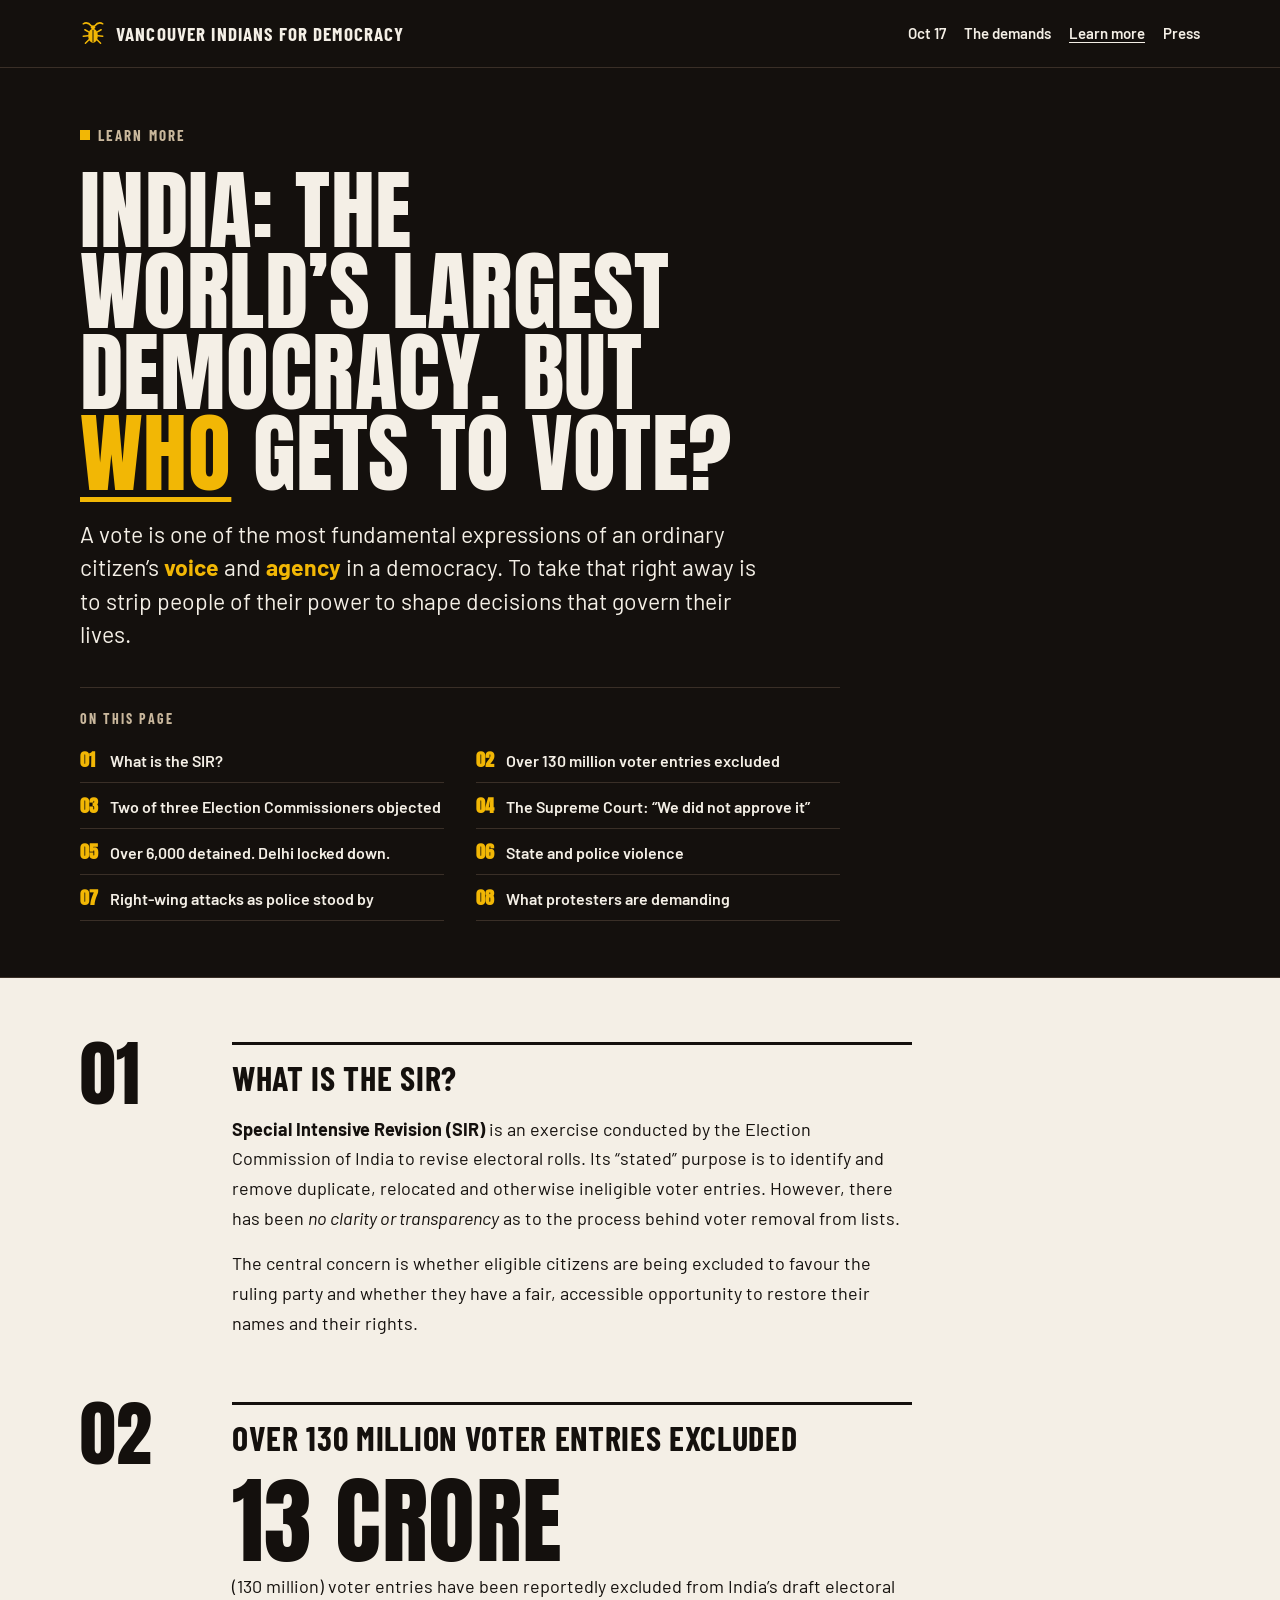
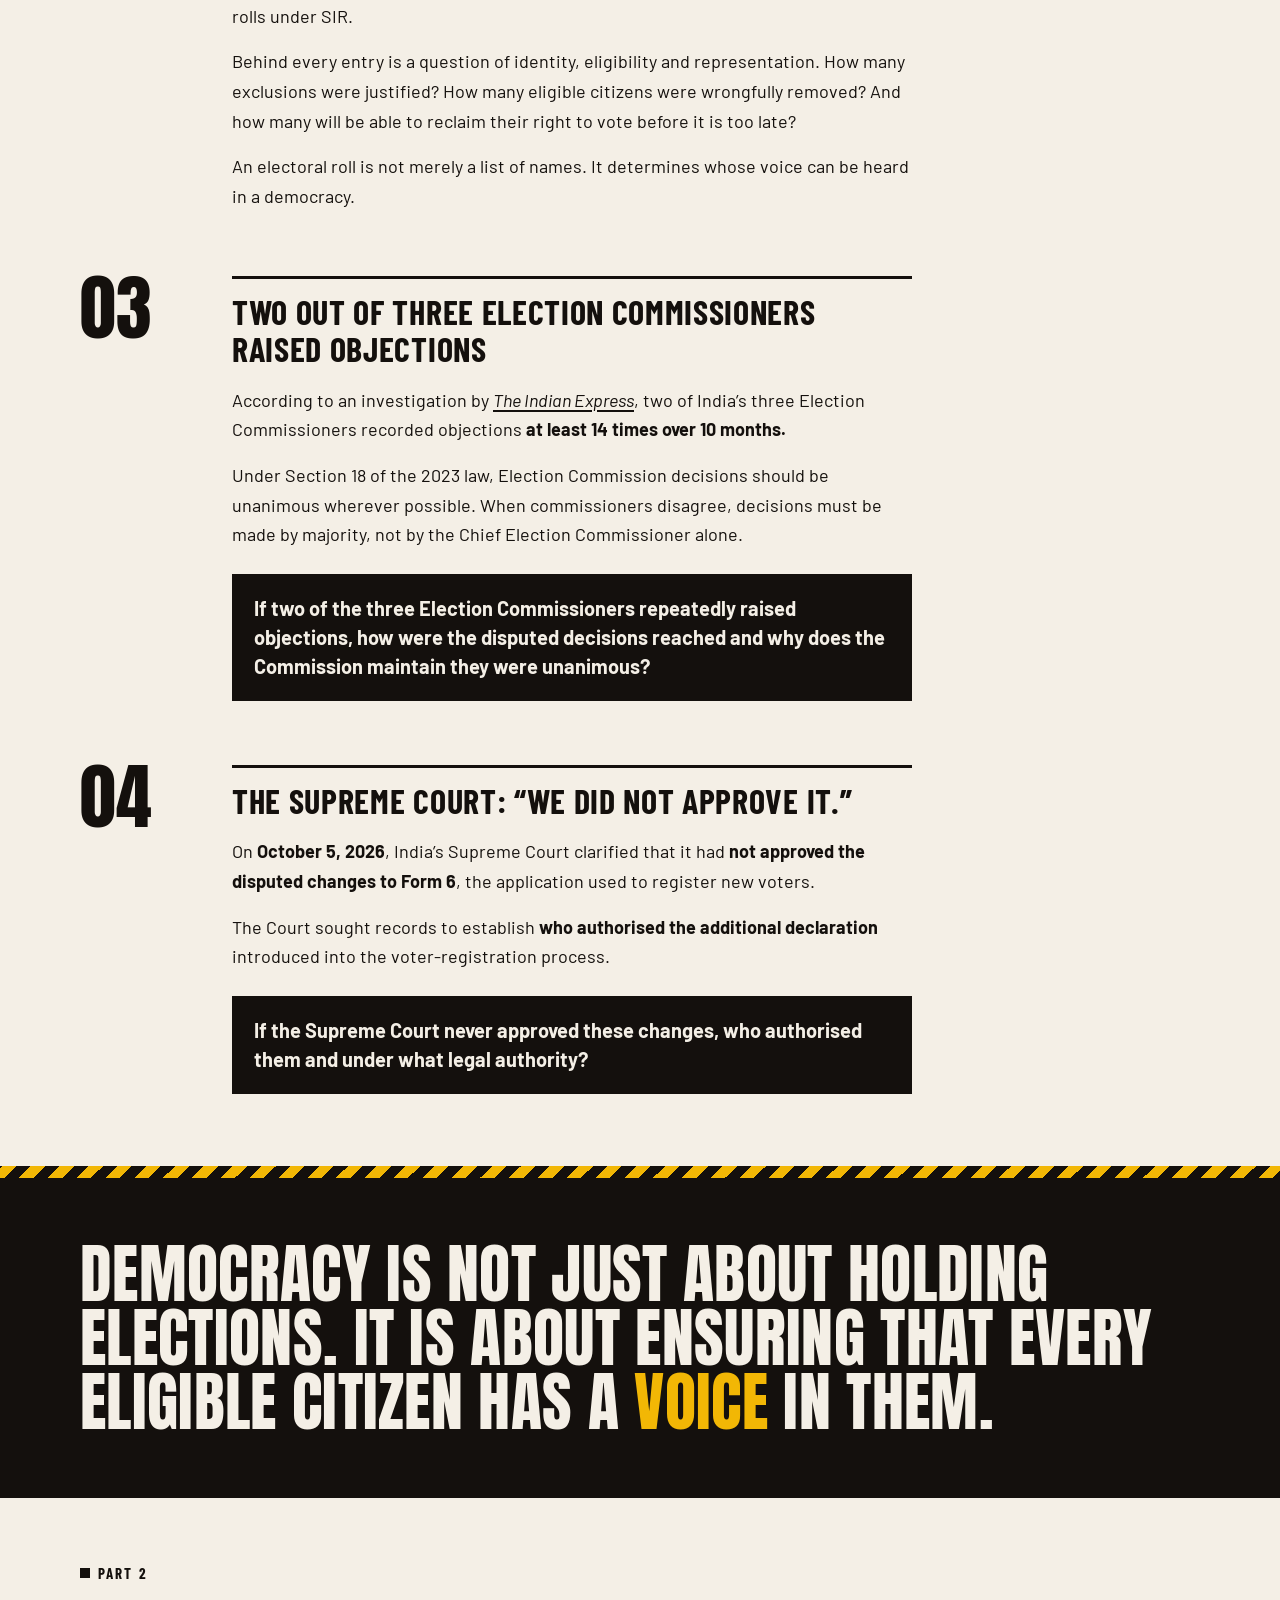
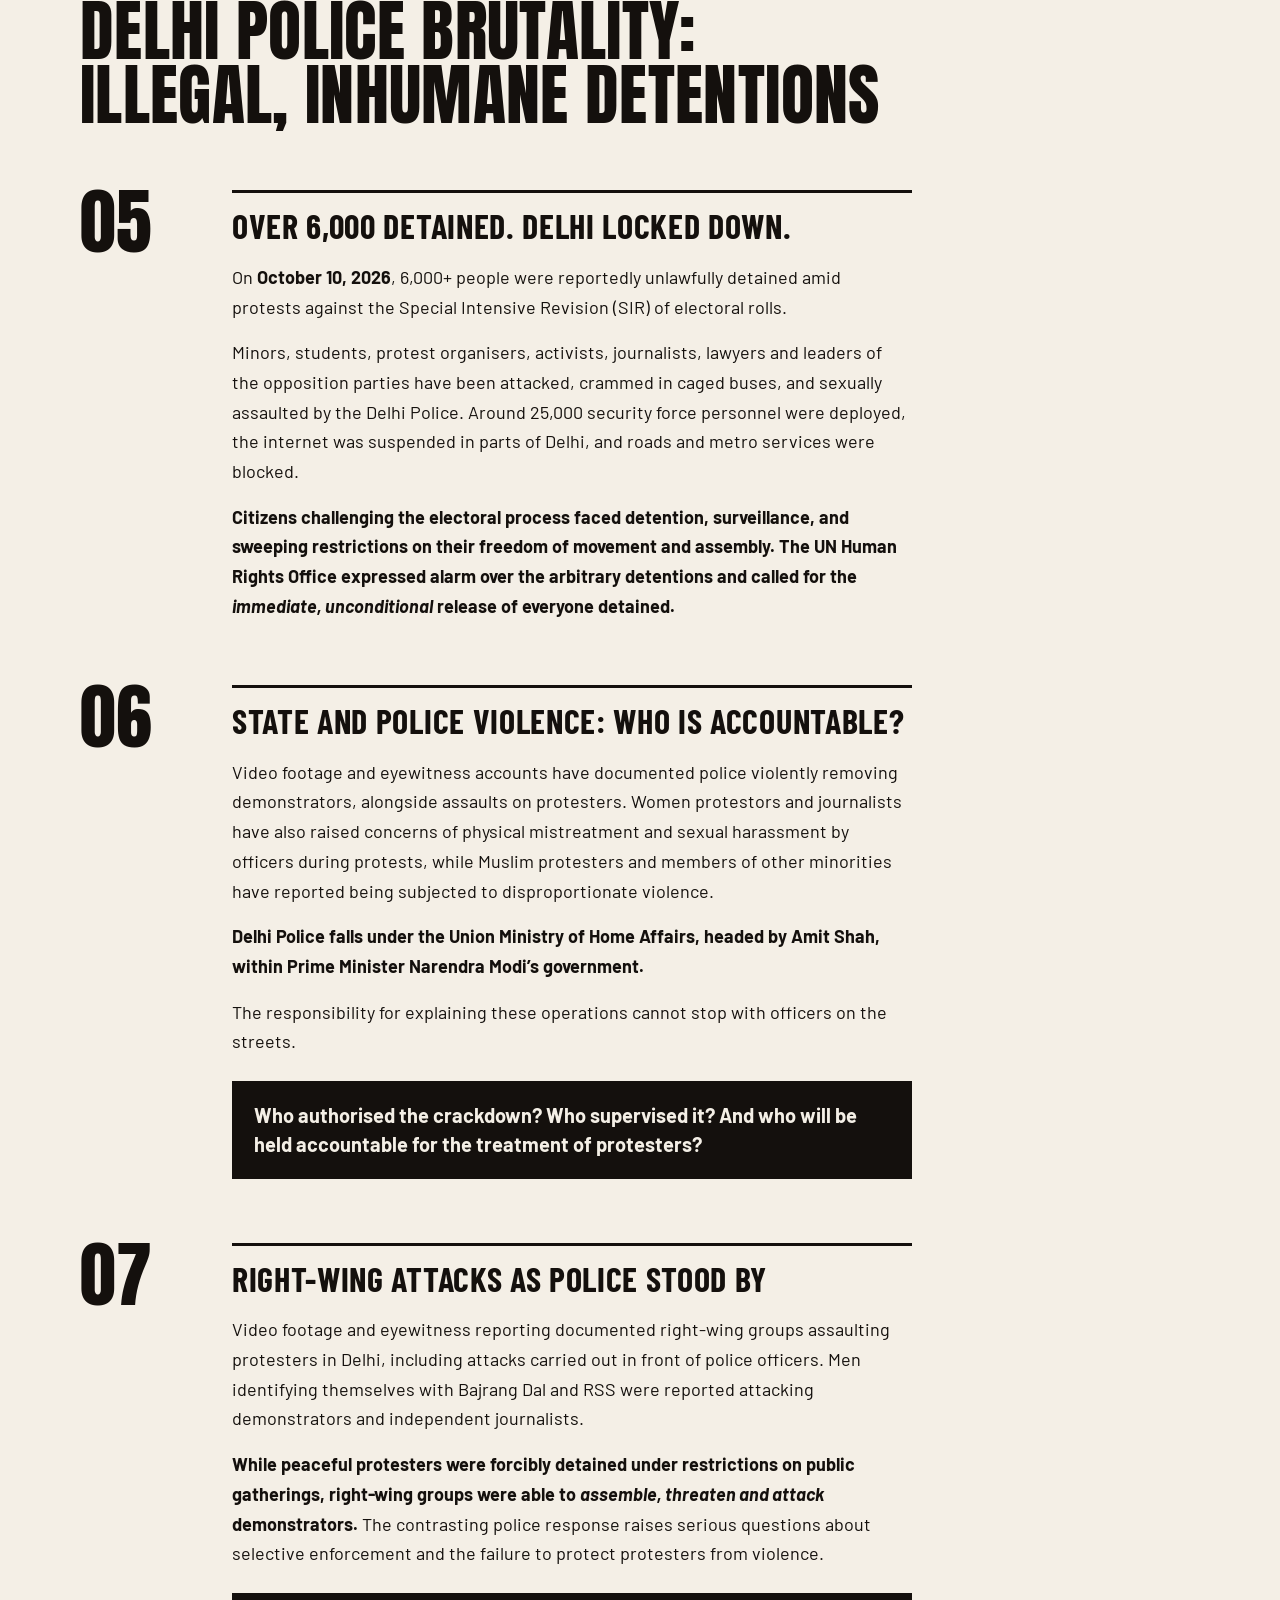
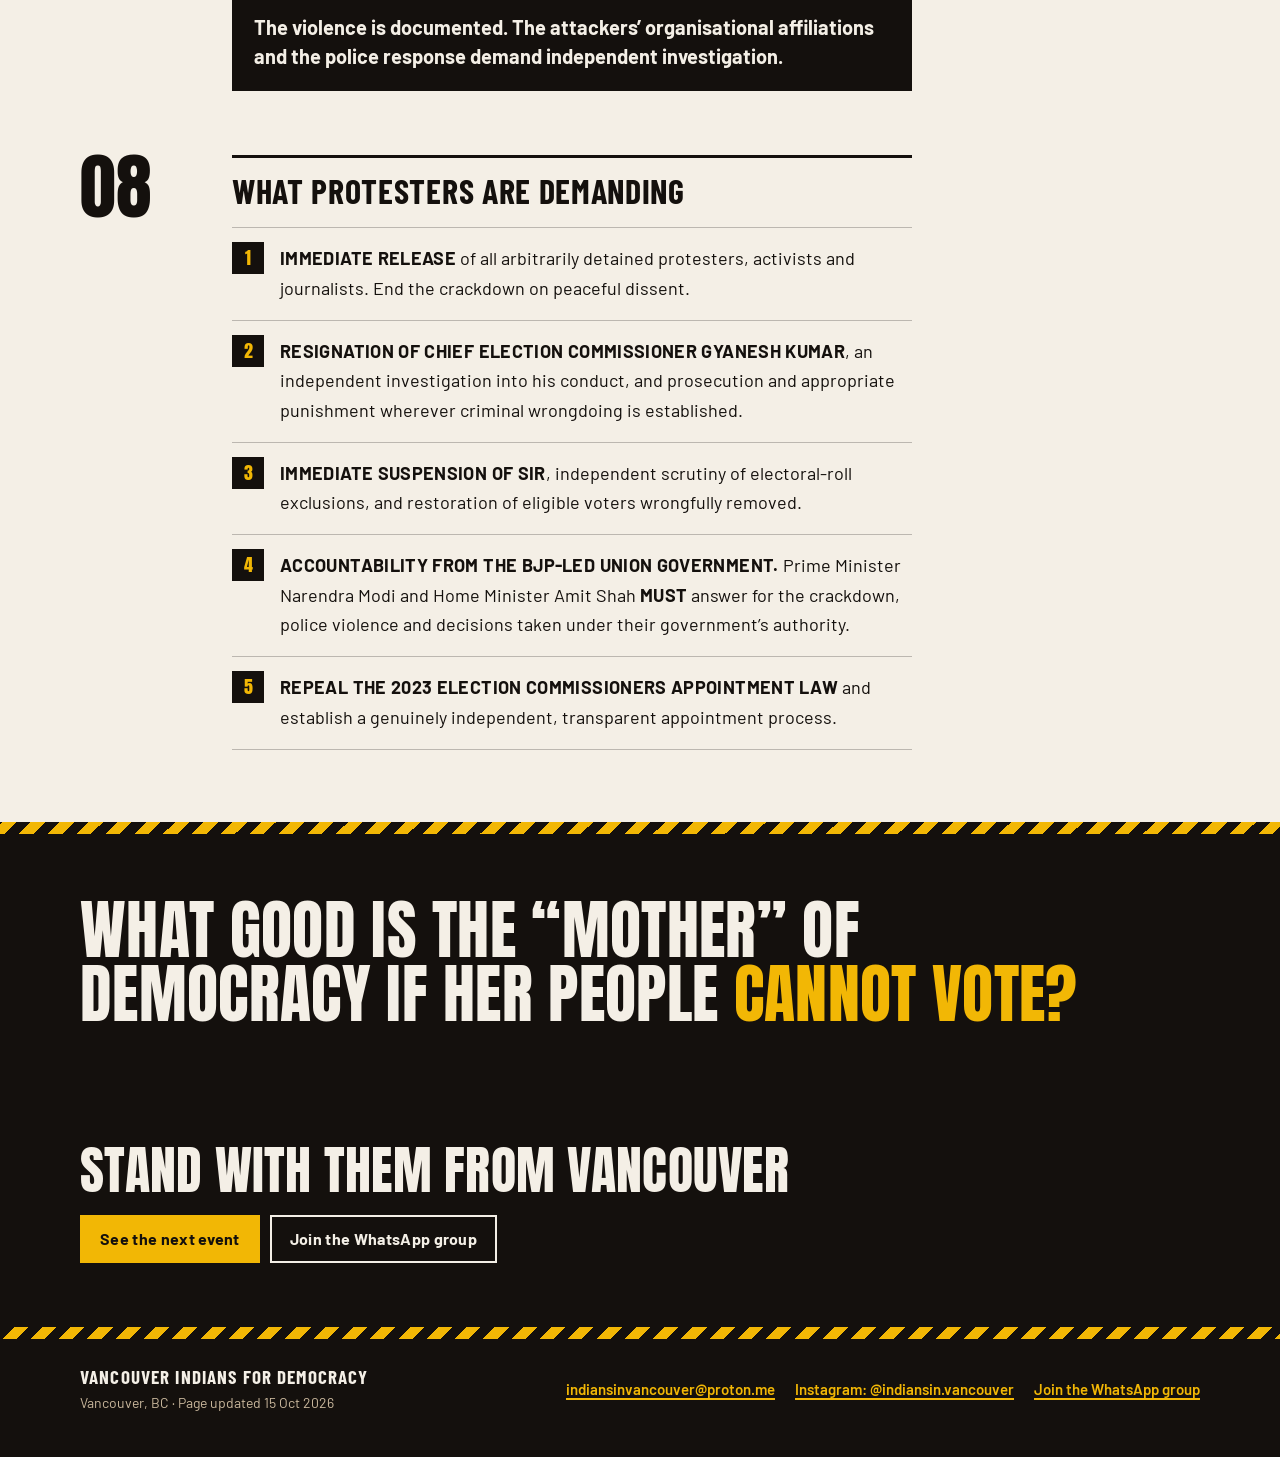
==== learn-more.html @ 08b4c82e "First version of website Upload first version of website." ====
<!doctype html>
<html lang="en">
<head>
<meta charset="utf-8">
<meta name="viewport" content="width=device-width, initial-scale=1">
<title>Learn more · Vancouver Indians for Democracy</title>
<meta name="description" content="India's voter-roll revision, the objections inside the Election Commission, the Delhi crackdown, and what protesters are demanding.">
<meta name="theme-color" content="#14100D">
<meta property="og:type" content="article">
<meta property="og:title" content="India: the world's largest democracy. But who gets to vote?">
<meta property="og:description" content="India's voter-roll revision, the objections inside the Election Commission, the Delhi crackdown, and what protesters are demanding.">
<link rel="icon" href="assets/logo.svg" type="image/svg+xml">
<link rel="preconnect" href="https://fonts.googleapis.com">
<link rel="preconnect" href="https://fonts.gstatic.com" crossorigin>
<link href="https://fonts.googleapis.com/css2?family=Anton&family=Barlow+Condensed:wght@600;700&family=Barlow:ital,wght@0,400;0,500;0,600;0,700;1,600&display=swap" rel="stylesheet">
<link rel="stylesheet" href="styles.css">
</head>
<body>
<a class="skip-link" href="#main">Skip to content</a>

<header class="site-header" id="top">
  <div class="wrap">
    <a class="brand" href="index.html">
      <svg viewBox="0 0 48 48" width="26" height="26" aria-hidden="true" fill="none" stroke="currentColor" stroke-width="2.8" stroke-linecap="round" stroke-linejoin="round">
        <path d="M21 11 C 17 6, 11 4, 6 7"/><path d="M27 11 C 31 6, 37 4, 42 7"/>
        <circle cx="24" cy="13.5" r="4" fill="currentColor" stroke="none"/>
        <ellipse cx="24" cy="29" rx="9" ry="13" fill="currentColor" stroke="none"/>
        <path d="M24 19 V 40" stroke="#14100D" stroke-width="1.8"/>
        <path d="M16 22 L 9 18"/><path d="M32 22 L 39 18"/>
        <path d="M15 29 L 6 30"/><path d="M33 29 L 42 30"/>
        <path d="M17 36 L 10 43"/><path d="M31 36 L 38 43"/>
      </svg>
      <span>Vancouver Indians for Democracy</span>
    </a>
    <nav class="site-nav" aria-label="Sections">
      <a href="index.html#everywhere">Oct 17</a>
      <a href="index.html#demand">The demands</a>
      <a href="learn-more.html" aria-current="page">Learn more</a>
      <a href="media-advisory.html">Press</a>
    </nav>
  </div>
</header>

<main id="main">

  <header class="article-hero">
    <div class="wrap article-hero__inner">
      <p class="label label--accent-dot">Learn more</p>
      <h1 class="display">India: the world’s largest democracy. But <span>who</span> gets to vote?</h1>
      <p class="article-hero__lede">A vote is one of the most fundamental expressions of an ordinary citizen’s <strong>voice</strong> and <strong>agency</strong> in a democracy. To take that right away is to strip people of their power to shape decisions that govern their lives.</p>
      <nav class="toc" aria-label="On this page">
        <p class="toc__title">On this page</p>
        <ol role="list">
          <li><a href="#s01"><span>01</span> What is the SIR?</a></li>
          <li><a href="#s02"><span>02</span> Over 130 million voter entries excluded</a></li>
          <li><a href="#s03"><span>03</span> Two of three Election Commissioners objected</a></li>
          <li><a href="#s04"><span>04</span> The Supreme Court: “We did not approve it”</a></li>
          <li><a href="#s05"><span>05</span> Over 6,000 detained. Delhi locked down.</a></li>
          <li><a href="#s06"><span>06</span> State and police violence</a></li>
          <li><a href="#s07"><span>07</span> Right-wing attacks as police stood by</a></li>
          <li><a href="#s08"><span>08</span> What protesters are demanding</a></li>
        </ol>
      </nav>
    </div>
  </header>

  <article class="article" aria-labelledby="part1-heading">
    <h2 id="part1-heading" class="visually-hidden">Part 1: The voter rolls</h2>
    <div class="wrap article__body">

      <section class="article-section" id="s01" aria-labelledby="s01-heading">
        <p class="article-section__num display" aria-hidden="true">01</p>
        <h3 id="s01-heading">What is the SIR?</h3>
        <p><strong>Special Intensive Revision (SIR)</strong> is an exercise conducted by the Election Commission of India to revise electoral rolls. Its “stated” purpose is to identify and remove duplicate, relocated and otherwise ineligible voter entries. However, there has been <em>no clarity or transparency</em> as to the process behind voter removal from lists.</p>
        <p>The central concern is whether eligible citizens are being excluded to favour the ruling party and whether they have a fair, accessible opportunity to restore their names and their rights.</p>
      </section>

      <section class="article-section" id="s02" aria-labelledby="s02-heading">
        <p class="article-section__num display" aria-hidden="true">02</p>
        <h3 id="s02-heading">Over 130 million voter entries excluded</h3>
        <p class="article-stat"><span class="display">13 crore</span> (130 million) voter entries have been reportedly excluded from India’s draft electoral rolls under SIR.</p>
        <p>Behind every entry is a question of identity, eligibility and representation. How many exclusions were justified? How many eligible citizens were wrongfully removed? And how many will be able to reclaim their right to vote before it is too late?</p>
        <p>An electoral roll is not merely a list of names. It determines whose voice can be heard in a democracy.</p>
      </section>

      <section class="article-section" id="s03" aria-labelledby="s03-heading">
        <p class="article-section__num display" aria-hidden="true">03</p>
        <h3 id="s03-heading">Two out of three Election Commissioners raised objections</h3>
        <p>According to an investigation by <a href="https://indianexpress.com/article/opinion/columns/right-to-vote-democracy-sir-bihar-bengal-deletions-10892049/"><cite>The Indian Express</cite></a>, two of India’s three Election Commissioners recorded objections <strong>at least 14 times over 10 months.</strong></p>
        <p>Under Section 18 of the 2023 law, Election Commission decisions should be unanimous wherever possible. When commissioners disagree, decisions must be made by majority, not by the Chief Election Commissioner alone.</p>
        <p class="article-question">If two of the three Election Commissioners repeatedly raised objections, how were the disputed decisions reached and why does the Commission maintain they were unanimous?</p>
      </section>

      <section class="article-section" id="s04" aria-labelledby="s04-heading">
        <p class="article-section__num display" aria-hidden="true">04</p>
        <h3 id="s04-heading">The Supreme Court: “We did not approve it.”</h3>
        <p>On <strong>October 5, 2026</strong>, India’s Supreme Court clarified that it had <strong>not approved the disputed changes to Form 6</strong>, the application used to register new voters.</p>
        <p>The Court sought records to establish <strong>who authorised the additional declaration</strong> introduced into the voter-registration process.</p>
        <p class="article-question">If the Supreme Court never approved these changes, who authorised them and under what legal authority?</p>
      </section>

    </div>
  </article>

  <aside class="statement" aria-label="Statement">
    <p class="wrap display">Democracy is not just about holding elections. It is about ensuring that every eligible citizen has a <span>voice</span> in them.</p>
  </aside>

  <article class="article" aria-labelledby="part2-heading">
    <div class="wrap article__body">

      <div class="part-heading">
        <p class="label">Part 2</p>
        <h2 id="part2-heading" class="display">Delhi Police brutality: illegal, inhumane detentions</h2>
      </div>

      <section class="article-section" id="s05" aria-labelledby="s05-heading">
        <p class="article-section__num display" aria-hidden="true">05</p>
        <h3 id="s05-heading">Over 6,000 detained. Delhi locked down.</h3>
        <p>On <strong>October 10, 2026</strong>, 6,000+ people were reportedly unlawfully detained amid protests against the Special Intensive Revision (SIR) of electoral rolls.</p>
        <p>Minors, students, protest organisers, activists, journalists, lawyers and leaders of the opposition parties have been attacked, crammed in caged buses, and sexually assaulted by the Delhi Police. Around 25,000 security force personnel were deployed, the internet was suspended in parts of Delhi, and roads and metro services were blocked.</p>
        <p class="article-emphasis">Citizens challenging the electoral process faced detention, surveillance, and sweeping restrictions on their freedom of movement and assembly. The UN Human Rights Office expressed alarm over the arbitrary detentions and called for the <em>immediate, unconditional</em> release of everyone detained.</p>
      </section>

      <section class="article-section" id="s06" aria-labelledby="s06-heading">
        <p class="article-section__num display" aria-hidden="true">06</p>
        <h3 id="s06-heading">State and police violence: who is accountable?</h3>
        <p>Video footage and eyewitness accounts have documented police violently removing demonstrators, alongside assaults on protesters. Women protestors and journalists have also raised concerns of physical mistreatment and sexual harassment by officers during protests, while Muslim protesters and members of other minorities have reported being subjected to disproportionate violence.</p>
        <p class="article-emphasis">Delhi Police falls under the Union Ministry of Home Affairs, headed by Amit Shah, within Prime Minister Narendra Modi’s government.</p>
        <p>The responsibility for explaining these operations cannot stop with officers on the streets.</p>
        <p class="article-question">Who authorised the crackdown? Who supervised it? And who will be held accountable for the treatment of protesters?</p>
      </section>

      <section class="article-section" id="s07" aria-labelledby="s07-heading">
        <p class="article-section__num display" aria-hidden="true">07</p>
        <h3 id="s07-heading">Right-wing attacks as police stood by</h3>
        <p>Video footage and eyewitness reporting documented right-wing groups assaulting protesters in Delhi, including attacks carried out in front of police officers. Men identifying themselves with Bajrang Dal and RSS were reported attacking demonstrators and independent journalists.</p>
        <p><strong>While peaceful protesters were forcibly detained under restrictions on public gatherings, right-wing groups were able to <em>assemble, threaten and attack</em> demonstrators.</strong> The contrasting police response raises serious questions about selective enforcement and the failure to protect protesters from violence.</p>
        <p class="article-question">The violence is documented. The attackers’ organisational affiliations and the police response demand independent investigation.</p>
      </section>

      <section class="article-section" id="s08" aria-labelledby="s08-heading">
        <p class="article-section__num display" aria-hidden="true">08</p>
        <h3 id="s08-heading">What protesters are demanding</h3>
        <ol class="article-demands" role="list">
          <li><strong>Immediate release</strong> of all arbitrarily detained protesters, activists and journalists. End the crackdown on peaceful dissent.</li>
          <li><strong>Resignation of Chief Election Commissioner Gyanesh Kumar</strong>, an independent investigation into his conduct, and prosecution and appropriate punishment wherever criminal wrongdoing is established.</li>
          <li><strong>Immediate suspension of SIR</strong>, independent scrutiny of electoral-roll exclusions, and restoration of eligible voters wrongfully removed.</li>
          <li><strong>Accountability from the BJP-led Union government.</strong> Prime Minister Narendra Modi and Home Minister Amit Shah <strong>must</strong> answer for the crackdown, police violence and decisions taken under their government’s authority.</li>
          <li><strong>Repeal the 2023 Election Commissioners Appointment Law</strong> and establish a genuinely independent, transparent appointment process.</li>
        </ol>
      </section>

    </div>
  </article>

  <aside class="statement" aria-label="Statement">
    <p class="wrap display">What good is the “mother” of democracy if her people <span>cannot vote?</span></p>
  </aside>

  <section class="wrap article-cta" aria-labelledby="cta-heading">
    <h2 id="cta-heading" class="display">Stand with them from Vancouver</h2>
    <div class="btn-row">
      <a class="btn btn--solid-accent" href="index.html#meetup">See the next event</a>
      <a class="btn btn--outline-paper" href="https://chat.whatsapp.com/Jw7I8cfswXF1z7F6qlgv0t?mode=gi_t">Join the WhatsApp group</a>
    </div>
  </section>

</main>

<footer class="site-footer">
  <div class="hazard" aria-hidden="true"></div>
  <div class="wrap">
    <div>
      <p class="site-footer__name">Vancouver Indians for Democracy</p>
      <p class="site-footer__meta">Vancouver, BC · Page updated 15 Oct 2026</p>
    </div>
    <nav aria-label="Contact">
      <a href="mailto:indiansinvancouver@proton.me">indiansinvancouver@proton.me</a>
      <a href="https://www.instagram.com/indiansin.vancouver/">Instagram: @indiansin.vancouver</a>
      <a href="https://chat.whatsapp.com/Jw7I8cfswXF1z7F6qlgv0t?mode=gi_t">Join the WhatsApp group</a>
    </nav>
  </div>
</footer>

</body>
</html>
---- styles.css ----
:root {
  --ink: #14100D;
  --paper: #F4EFE6;
  --accent: #F2B705;
  --rule: #3A2F27;
  --muted-dark: #C9B79C;
  --muted-light: #4A3F36;
  --font-display: Anton, Impact, 'Arial Narrow', sans-serif;
  --font-label: 'Barlow Condensed', Barlow, sans-serif;
  --font-body: Barlow, 'Helvetica Neue', Arial, sans-serif;
}

*, *::before, *::after { box-sizing: border-box; }

html { scroll-behavior: smooth; }
@media (prefers-reduced-motion: reduce) { html { scroll-behavior: auto; } }

html, body { margin: 0; background: var(--ink); }

body {
  color: var(--paper);
  font-family: var(--font-body);
  font-size: 17px;
  line-height: 1.5;
  -webkit-font-smoothing: antialiased;
}

a {
  color: var(--accent);
  text-decoration: underline;
  text-underline-offset: 3px;
  text-decoration-thickness: 1.5px;
}
a:hover { text-decoration-thickness: 3px; }
a:focus-visible, button:focus-visible { outline: 3px solid var(--accent); outline-offset: 3px; }

h1, h2, h3, p, ul, ol, figure, blockquote { margin: 0; }

.wrap { max-width: 1160px; margin: 0 auto; width: 100%; padding-left: 20px; padding-right: 20px; }

.skip-link {
  position: absolute; left: 12px; top: -60px; z-index: 10;
  padding: 10px 14px; background: var(--accent); color: var(--ink); font-weight: 700;
}
.skip-link:focus { top: 12px; }

/* Shared type */
.display { font-family: var(--font-display); font-weight: 400; letter-spacing: 0.005em; text-transform: uppercase; }
.label {
  display: flex; align-items: center; gap: 8px;
  font-family: var(--font-label); font-weight: 700; font-size: 15px;
  letter-spacing: 0.14em; text-transform: uppercase;
}
.label::before { content: ""; width: 10px; height: 10px; background: currentColor; display: inline-block; flex: none; }
.label--accent-dot::before { background: var(--accent); }
.hazard { height: 12px; background-image: repeating-linear-gradient(135deg, var(--ink) 0 10px, var(--accent) 10px 20px); }

/* Buttons */
.btn {
  display: inline-flex; align-items: center; justify-content: center;
  min-height: 48px; padding: 0 20px;
  font: inherit; font-weight: 700; font-size: 16px; letter-spacing: 0.02em;
  text-decoration: none; cursor: pointer; border: 0; border-radius: 0;
}
.btn--solid-ink { background: var(--ink); color: var(--accent); }
.btn--outline-ink { padding: 0 18px; border: 2px solid var(--ink); color: var(--ink); background: transparent; }
.btn--solid-accent { background: var(--accent); color: var(--ink); }
.btn--outline-paper { padding: 0 18px; border: 2px solid var(--paper); color: var(--paper); background: transparent; }
.btn-row { display: flex; flex-wrap: wrap; gap: 10px; }

/* Header */
.site-header { border-bottom: 1px solid var(--rule); }
.site-header .wrap {
  padding-top: 10px; padding-bottom: 10px;
  display: flex; justify-content: space-between; align-items: center; flex-wrap: wrap; gap: 0 20px;
}
.brand { display: flex; align-items: center; gap: 10px; text-decoration: none; color: var(--paper); padding: 9px 0; }
.brand svg { color: var(--accent); flex: none; }
.brand span {
  font-family: var(--font-label); font-weight: 700; font-size: 19px;
  letter-spacing: 0.06em; text-transform: uppercase; line-height: 1;
}
.site-nav { display: flex; gap: 0 18px; font-weight: 600; font-size: 15px; }
.site-nav a { color: var(--paper); text-decoration: none; padding: 12px 0; display: inline-block; }
.site-nav a:hover, .site-nav a[aria-current="page"] { text-decoration: underline; }

.visually-hidden {
  position: absolute; width: 1px; height: 1px; margin: -1px; padding: 0;
  overflow: hidden; clip: rect(0 0 0 0); white-space: nowrap; border: 0;
}

/* Hero */
.hero {
  position: relative;
  min-height: clamp(520px, calc(60vw + 200px), 640px);
  display: flex; flex-direction: column; justify-content: flex-end; overflow: hidden;
}
.hero__img { position: absolute; inset: 0; width: 100%; height: 100%; object-fit: cover; object-position: 50% 62%; }
.hero__shade {
  position: absolute; inset: 0;
  background-image: linear-gradient(180deg, rgba(20,16,13,0.28) 0%, rgba(20,16,13,0.6) 45%, rgba(20,16,13,0.94) 100%);
}
.hero__credit {
  position: absolute; top: 12px; right: 12px; max-width: calc(100% - 24px);
  padding: 5px 9px; background: rgba(20,16,13,0.62);
  font-size: 12px; line-height: 1.4; text-align: right; color: #D9CDB8;
}
.hero__credit a { color: #D9CDB8; }
.hero__body { position: relative; padding-top: 36px; padding-bottom: 72px; }
.hero__inner { max-width: 520px; display: flex; flex-direction: column; gap: 22px; }
.hero__kicker { display: flex; align-items: center; gap: 12px; }
.hero__kicker svg { color: var(--accent); flex: none; }
.hero__kicker p {
  font-family: var(--font-label); font-weight: 700; font-size: 15px;
  letter-spacing: 0.14em; text-transform: uppercase; color: var(--muted-dark);
}
.hero .hero__heading { font-size: clamp(46px, 5vw, 64px); line-height: 0.92; text-wrap: balance; color: var(--paper); }
.hero .hero__heading span { color: var(--accent); }
.hero__lede { font-size: 19px; line-height: 1.45; max-width: 44ch; }

/* Meetup card */
.meetup-row { padding-bottom: 48px; display: flex; justify-content: flex-end; }
.meetup {
  position: relative; width: min(100%, 560px);
  margin-top: clamp(-300px, calc((1100px - 100vw) * 10 - 44px), -44px);
  background: var(--accent); color: var(--ink);
  display: flex; flex-direction: column;
  box-shadow: 0 24px 60px rgba(0, 0, 0, 0.45);
}
.meetup__body { padding: 20px 22px 26px; display: flex; flex-direction: column; gap: 18px; }
.meetup__top { display: flex; justify-content: space-between; align-items: baseline; flex-wrap: wrap; gap: 6px 16px; }
.meetup__updated { font-size: 14px; font-weight: 600; }
.meetup__event {
  font-family: var(--font-label); font-weight: 700; font-size: clamp(22px, 2.4vw, 28px);
  letter-spacing: 0.03em; text-transform: uppercase; line-height: 1.1;
}
.meetup__date { font-size: clamp(56px, 14vw, 92px); line-height: 0.9; }
.meetup__time { font-size: clamp(28px, 7vw, 40px); line-height: 1; }
.meetup__place { display: flex; flex-direction: column; gap: 2px; }
.meetup__venue { font-size: 19px; font-weight: 700; line-height: 1.3; }
.meetup__address { font-size: 16px; font-weight: 500; line-height: 1.4; }
.meetup__notes { font-size: 15px; line-height: 1.45; font-weight: 500; }
.meetup__global { font-size: 15px; line-height: 1.45; font-weight: 500; padding-top: 6px; border-top: 1px solid rgba(20,16,13,0.3); }
.meetup__global a { color: var(--ink); }
.meetup .btn-row { padding-top: 4px; }

/* Jantar Mantar is Everywhere: the global day of action, first block on the home page */
.everywhere { position: relative; overflow: hidden; background: var(--ink); color: var(--paper); }
.everywhere a { color: var(--paper); }
.everywhere__img { position: absolute; inset: 0; width: 100%; height: 100%; object-fit: cover; object-position: 50% 58%; }
.everywhere__shade {
  position: absolute; inset: 0;
  background-image: linear-gradient(180deg, rgba(20,16,13,0.62) 0%, rgba(20,16,13,0.72) 55%, rgba(20,16,13,0.9) 100%);
}
.everywhere__grid {
  position: relative; padding-top: 60px; padding-bottom: 8px;
  display: grid; grid-template-columns: repeat(auto-fit, minmax(min(460px, 100%), 1fr)); gap: 28px 56px; align-items: start;
}
.everywhere__text { display: flex; flex-direction: column; gap: 22px; }
.lockup { display: flex; align-items: center; gap: 16px; flex-wrap: wrap; }
.lockup__logo { height: clamp(88px, 9vw, 120px); width: auto; display: block; }
.lockup p {
  font-family: var(--font-label); font-weight: 700; font-size: 15px;
  letter-spacing: 0.14em; text-transform: uppercase; color: var(--muted-dark); max-width: 16ch; line-height: 1.3;
}
.everywhere h1 { font-size: clamp(58px, 8vw, 112px); line-height: 0.9; text-wrap: balance; }
.everywhere h1 span { color: var(--accent); }
.everywhere__lede { font-size: 19px; line-height: 1.45; max-width: 46ch; }
.everywhere__side { display: flex; flex-direction: column; gap: 16px; }
.van { display: flex; flex-direction: column; gap: 6px; padding: 18px 20px 20px; background: var(--accent); color: var(--ink); }
.van__when { font-size: clamp(30px, 3.4vw, 44px); line-height: 1; }
.van__where { font-size: 17px; font-weight: 600; line-height: 1.4; }
.btn--solid-paper { background: var(--paper); color: var(--ink); }
.everywhere .btn--solid-paper { color: var(--ink); }
.where { position: relative; padding-top: 32px; padding-bottom: 36px; display: flex; flex-direction: column; gap: 12px; }
.where .label { color: var(--muted-dark); }
.where__rows {
  display: flex; flex-direction: column; gap: 10px;
  font-family: var(--font-label); font-weight: 700; font-size: 20px;
  letter-spacing: 0.04em; text-transform: uppercase; line-height: 1.2;
}
.where__rows p { display: flex; flex-wrap: wrap; align-items: baseline; gap: 6px 14px; }
.where__date { color: var(--accent); min-width: 72px; }
.where__rows .is-here { background: var(--accent); color: var(--ink); padding: 0 6px; }
.everywhere .hazard { position: relative; }

/* Demands */
.demand { background: var(--paper); color: var(--ink); }
.demand a { color: var(--ink); }
.demand .wrap { padding-top: 56px; padding-bottom: 64px; display: flex; flex-direction: column; gap: 36px; }
.demand__intro { display: flex; flex-direction: column; gap: 18px; max-width: 760px; }
.demand h2 { font-size: clamp(42px, 5.8vw, 72px); line-height: 0.94; text-wrap: balance; }
.demand__tagline {
  font-family: var(--font-label); font-weight: 700; font-size: clamp(18px, 2vw, 22px);
  letter-spacing: 0.04em; text-transform: uppercase; line-height: 1.3;
}
.demand__source { font-size: 16px; color: var(--muted-light); }

.demand-list {
  list-style: none; padding: 0;
  display: grid; grid-template-columns: repeat(auto-fit, minmax(min(300px, 100%), 1fr)); gap: 28px 32px;
}
.demand-list > li { display: flex; flex-direction: column; gap: 12px; padding-top: 18px; border-top: 3px solid var(--ink); }
.demand-list__num { font-size: 56px; line-height: 1; }
.demand-list h3 {
  font-family: var(--font-label); font-weight: 700; font-size: 24px;
  letter-spacing: 0.04em; text-transform: uppercase; line-height: 1.15;
}
.demand-list ul { padding-left: 20px; display: flex; flex-direction: column; gap: 6px; font-size: 16px; }

.context {
  display: grid; grid-template-columns: repeat(auto-fit, minmax(min(480px, 100%), 1fr));
  gap: 32px 64px; align-items: start; padding-top: 8px;
}
.context__text { display: flex; flex-direction: column; gap: 16px; }
.context__text h3 {
  font-family: var(--font-label); font-weight: 700; font-size: 15px;
  letter-spacing: 0.14em; text-transform: uppercase;
}
.context__text p { line-height: 1.55; }
.sources { display: flex; flex-wrap: wrap; gap: 6px 18px; font-size: 14px; font-weight: 500; padding-top: 4px; }
.sources span { color: var(--muted-light); }
.quote { padding-top: 18px; border-top: 3px solid var(--ink); display: flex; flex-direction: column; gap: 8px; }
.quote blockquote { font-size: 21px; line-height: 1.35; font-weight: 600; font-style: italic; }
.quote figcaption { font-size: 14px; font-weight: 500; color: var(--muted-light); }

/* From the streets: image grid */
.streets__inner { padding-top: 56px; padding-bottom: 56px; display: flex; flex-direction: column; gap: 24px; }
.streets__head { display: flex; flex-direction: column; gap: 14px; max-width: 720px; }
.streets__head .label { color: var(--muted-dark); }
.streets h2 { font-size: clamp(34px, 4.6vw, 56px); line-height: 0.95; text-wrap: balance; }
.streets__grid { display: grid; grid-template-columns: repeat(auto-fit, minmax(min(300px, 100%), 1fr)); gap: 24px 16px; }
.streets figure { display: flex; flex-direction: column; gap: 10px; }
.streets img { aspect-ratio: 1 / 1; width: 100%; height: auto; object-fit: cover; display: block; background: #241C17; }
.streets figcaption { display: flex; flex-direction: column; gap: 2px; font-size: 14px; line-height: 1.4; }
.streets__title { font-weight: 600; color: var(--paper); }
.streets__credit { color: var(--muted-dark); }
.streets__credit a { color: var(--muted-dark); }

/* Link from the home page to the article */
.read-more { display: flex; flex-wrap: wrap; align-items: center; gap: 12px 20px; padding-top: 8px; }
.read-more p { font-size: 16px; color: var(--muted-light); }
.demand .read-more .btn { color: var(--accent); }

/* Article page */
.article-hero { border-bottom: 1px solid var(--rule); }
.article-hero__inner { padding-top: 56px; padding-bottom: 56px; display: flex; flex-direction: column; gap: 24px; }
.article-hero .label { color: var(--muted-dark); }
.article-hero h1 { font-size: clamp(44px, 7vw, 88px); line-height: 0.92; text-wrap: balance; max-width: 16ch; }
.article-hero h1 span { color: var(--accent); text-decoration: underline; text-decoration-thickness: 0.06em; text-underline-offset: 0.08em; }
.article-hero__lede { font-size: clamp(19px, 2.2vw, 23px); line-height: 1.45; max-width: 52ch; }
.article-hero__lede strong { color: var(--accent); font-weight: 700; }

.toc { margin-top: 12px; padding-top: 20px; border-top: 1px solid var(--rule); max-width: 760px; }
.toc__title {
  font-family: var(--font-label); font-weight: 700; font-size: 14px;
  letter-spacing: 0.14em; text-transform: uppercase; color: var(--muted-dark); margin-bottom: 8px;
}
.toc ol { list-style: none; padding: 0; display: grid; grid-template-columns: repeat(auto-fit, minmax(min(320px, 100%), 1fr)); gap: 0 32px; }
.toc a {
  display: flex; gap: 12px; align-items: baseline; padding: 9px 0;
  color: var(--paper); text-decoration: none; font-weight: 600; font-size: 16px;
  border-bottom: 1px solid var(--rule);
}
.toc a:hover { color: var(--accent); }
.toc a span { font-family: var(--font-display); color: var(--accent); font-size: 18px; min-width: 2ch; }

.article { background: var(--paper); color: var(--ink); }
.article a { color: var(--ink); }
.article__body { padding-top: 64px; padding-bottom: 72px; display: flex; flex-direction: column; gap: 64px; }

.article-section {
  display: grid; grid-template-columns: 120px minmax(0, 68ch); gap: 0 32px;
  scroll-margin-top: 24px;
}
.article-section > * { grid-column: 2; }
.article-section .article-section__num { grid-column: 1; grid-row: 1 / span 2; font-size: 72px; line-height: 0.9; }
.article-section h3 {
  font-family: var(--font-label); font-weight: 700; font-size: clamp(26px, 3vw, 34px);
  letter-spacing: 0.02em; text-transform: uppercase; line-height: 1.1; margin-bottom: 18px;
  padding-top: 14px; border-top: 3px solid var(--ink);
}
.article-section p, .article-section li { font-size: 18px; line-height: 1.65; }
.article-section p + p { margin-top: 16px; }
.article-section strong { font-weight: 700; }

.article-stat { font-size: 20px; }
.article-stat .display { display: block; font-size: clamp(56px, 9vw, 96px); line-height: 0.95; margin-bottom: 6px; }

.article-emphasis { font-weight: 700; }
.article-section .article-question {
  margin-top: 24px; padding: 20px 22px;
  background: var(--ink); color: var(--paper);
  font-size: 20px; line-height: 1.45; font-weight: 700;
}

.article-demands { list-style: none; padding: 0; counter-reset: demand; display: flex; flex-direction: column; }
.article-demands li {
  counter-increment: demand; position: relative;
  padding: 16px 0 16px 48px; border-top: 1px solid rgba(20,16,13,0.25);
}
.article-demands li:last-child { border-bottom: 1px solid rgba(20,16,13,0.25); }
.article-demands li::before {
  content: counter(demand); position: absolute; left: 0; top: 14px;
  width: 32px; height: 32px; display: flex; align-items: center; justify-content: center;
  background: var(--ink); color: var(--accent); font-family: var(--font-display); font-size: 18px;
}
.article-demands strong { text-transform: uppercase; letter-spacing: 0.02em; }

.part-heading { display: flex; flex-direction: column; gap: 14px; max-width: 900px; }
.part-heading h2 { font-size: clamp(38px, 5.4vw, 68px); line-height: 0.94; text-wrap: balance; }

.statement { background: var(--ink); border-top: 12px solid transparent; border-image: repeating-linear-gradient(135deg, var(--ink) 0 10px, var(--accent) 10px 20px) 12; }
.statement p {
  padding-top: 64px; padding-bottom: 64px;
  font-size: clamp(34px, 5vw, 64px); line-height: 1; text-wrap: balance; max-width: 1160px;
}
.statement span { color: var(--accent); }

.article-cta { padding-top: 56px; padding-bottom: 64px; display: flex; flex-direction: column; gap: 20px; }
.article-cta h2 { font-size: clamp(32px, 4.4vw, 52px); line-height: 0.95; }

@media (max-width: 720px) {
  .article-section { grid-template-columns: minmax(0, 1fr); }
  .article-section > * { grid-column: 1; }
  .article-section .article-section__num { grid-column: 1; grid-row: auto; font-size: 56px; margin-bottom: 8px; }
  .article__body { gap: 48px; }
}

/* Media advisory page */
.advisory { background: var(--paper); color: var(--ink); }
.advisory a { color: var(--ink); }
.advisory__body { padding-top: 56px; padding-bottom: 72px; display: flex; flex-direction: column; gap: 48px; }
.advisory__head { display: flex; flex-direction: column; gap: 16px; max-width: 900px; }
.advisory__head h1 {
  font-family: var(--font-label); font-weight: 700; font-size: clamp(26px, 3.4vw, 40px);
  letter-spacing: 0.02em; text-transform: uppercase; line-height: 1.1;
}
.facts { display: grid; grid-template-columns: repeat(auto-fit, minmax(min(260px, 100%), 1fr)); gap: 0; border-top: 3px solid var(--ink); border-bottom: 3px solid var(--ink); }
.facts > div { padding: 18px 20px 20px 0; display: flex; flex-direction: column; gap: 8px; }
.facts > div + div { border-left: 1px solid rgba(20,16,13,0.25); padding-left: 20px; }
.facts dt { font-family: var(--font-label); font-weight: 700; font-size: 14px; letter-spacing: 0.14em; text-transform: uppercase; color: var(--muted-light); }
.facts dd { margin: 0; font-size: 18px; line-height: 1.45; font-weight: 600; }
.advisory__text { max-width: 72ch; display: flex; flex-direction: column; gap: 18px; }
.advisory__text p { font-size: 18px; line-height: 1.65; }
.advisory a.fn { text-decoration: none; font-weight: 700; }
.advisory__sub {
  font-family: var(--font-label); font-weight: 700; font-size: 15px;
  letter-spacing: 0.14em; text-transform: uppercase; padding-top: 18px; border-top: 3px solid var(--ink);
}
.cities { display: grid; grid-template-columns: repeat(auto-fit, minmax(min(280px, 100%), 1fr)); gap: 32px; }
.cities h3 { font-family: var(--font-label); font-weight: 700; font-size: 22px; letter-spacing: 0.03em; text-transform: uppercase; margin-bottom: 10px; }
.cities ul { list-style: none; padding: 0; }
.cities li { display: flex; justify-content: space-between; gap: 12px; padding: 9px 0; border-bottom: 1px solid rgba(20,16,13,0.25); font-size: 17px; }
.cities li.is-here { font-weight: 700; background: var(--accent); padding-left: 8px; padding-right: 8px; }
.cities li a { font-size: 15px; font-weight: 600; white-space: nowrap; }
.cities li span { color: var(--muted-light); font-size: 15px; }
.advisory__notes { max-width: 72ch; display: flex; flex-direction: column; gap: 12px; font-size: 15px; line-height: 1.55; color: var(--muted-light); }
.advisory__notes a { overflow-wrap: anywhere; }
.advisory__contact { display: flex; flex-direction: column; gap: 10px; max-width: 72ch; }
.advisory__contact p { font-size: 17px; line-height: 1.5; }
@media (max-width: 720px) {
  .facts > div + div { border-left: 0; padding-left: 0; border-top: 1px solid rgba(20,16,13,0.25); }
}

/* Footer */
.site-footer .wrap {
  padding-top: 28px; padding-bottom: 44px;
  display: flex; justify-content: space-between; align-items: flex-start; flex-wrap: wrap; gap: 20px 40px;
}
.site-footer__name {
  font-family: var(--font-label); font-weight: 700; font-size: 19px;
  letter-spacing: 0.06em; text-transform: uppercase; line-height: 1;
}
.site-footer__meta { margin-top: 6px; font-size: 14px; color: var(--muted-dark); }
.site-footer nav { display: flex; flex-wrap: wrap; gap: 0 20px; font-size: 15px; font-weight: 600; }
.site-footer nav a { padding: 11px 0; display: inline-block; }
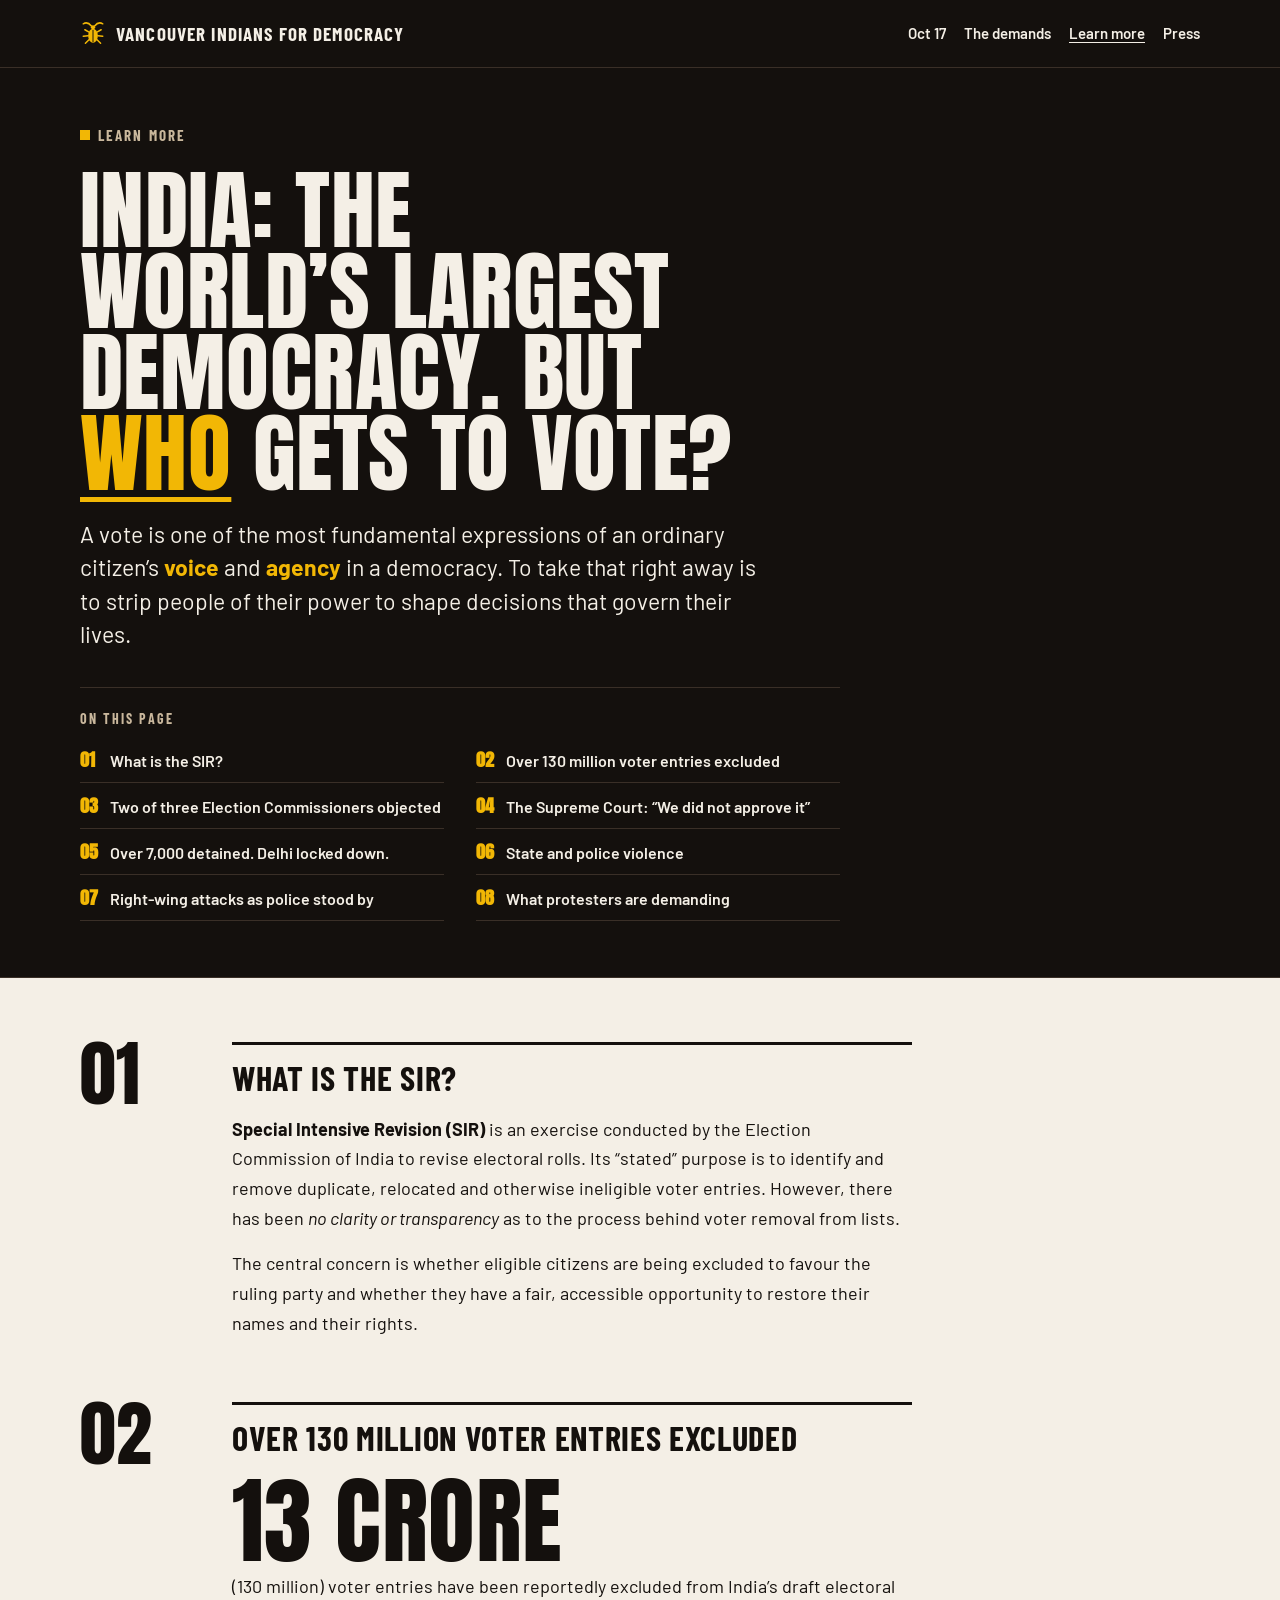
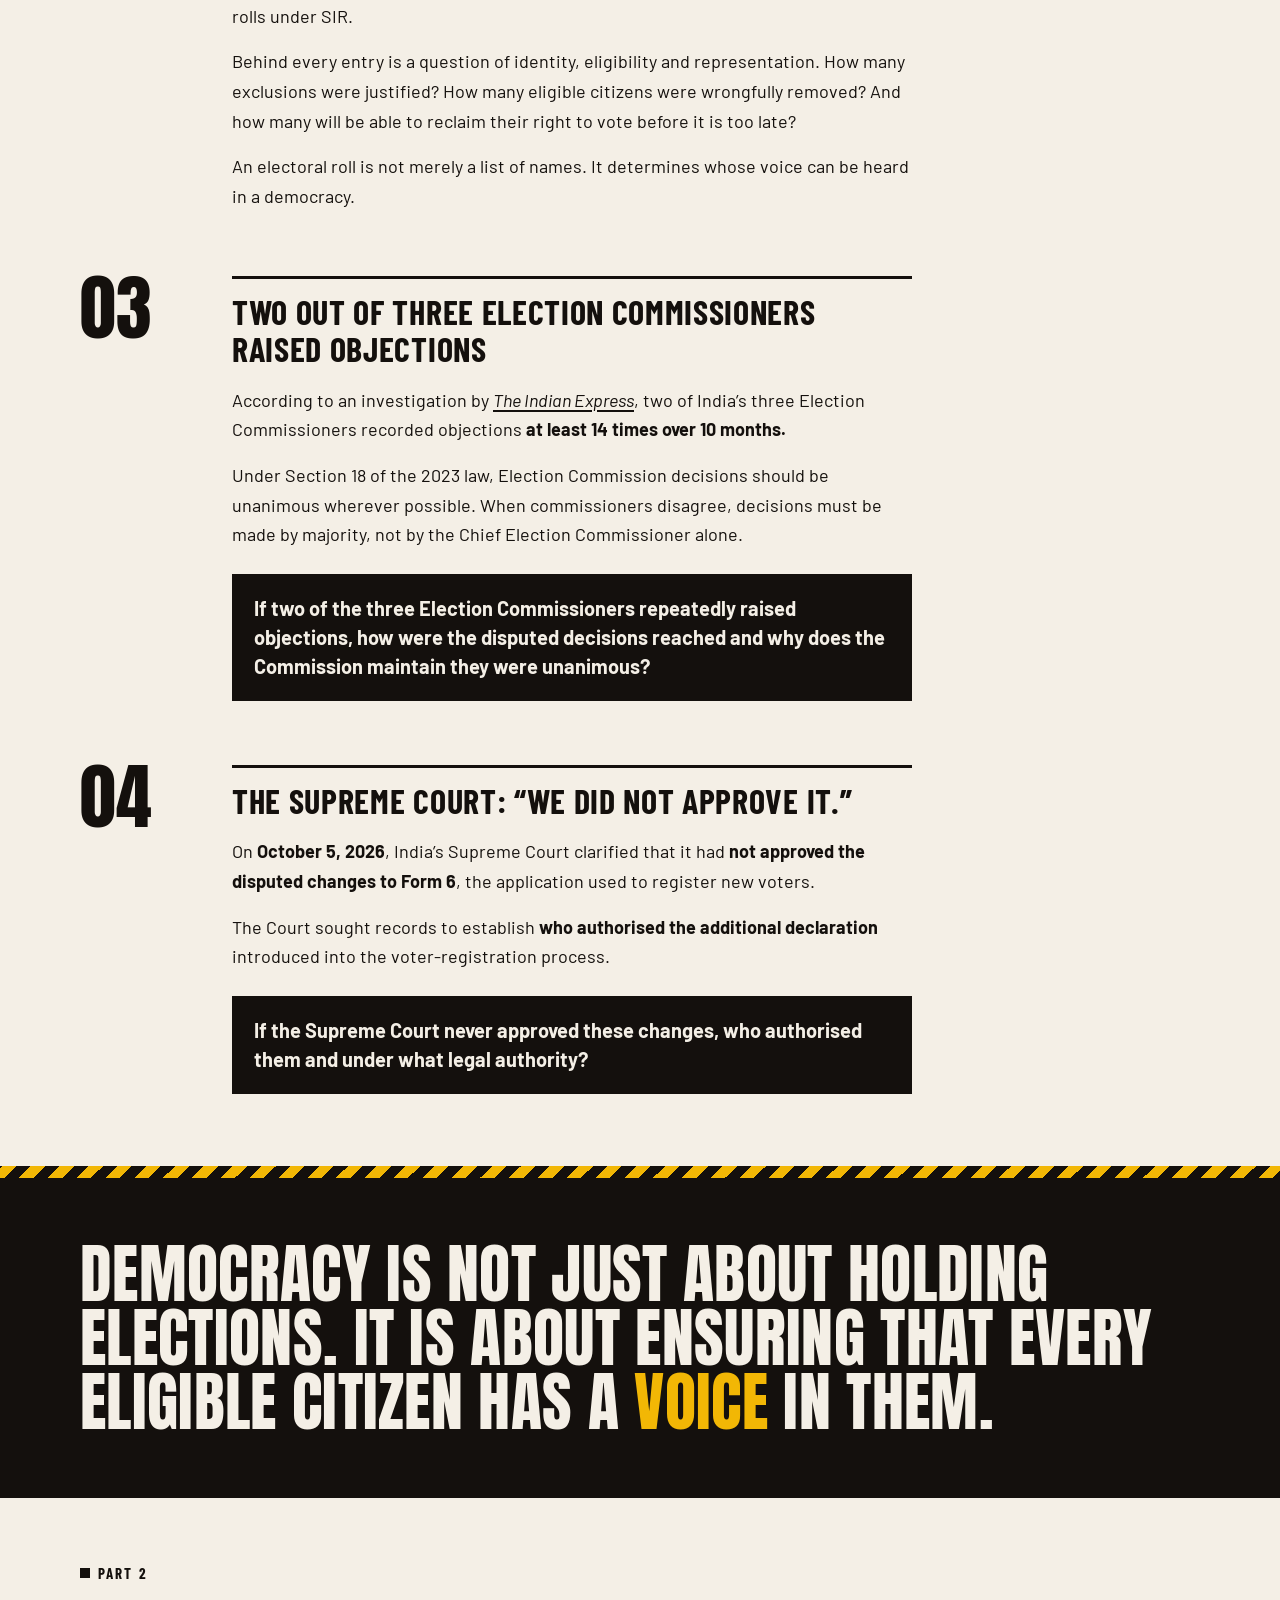
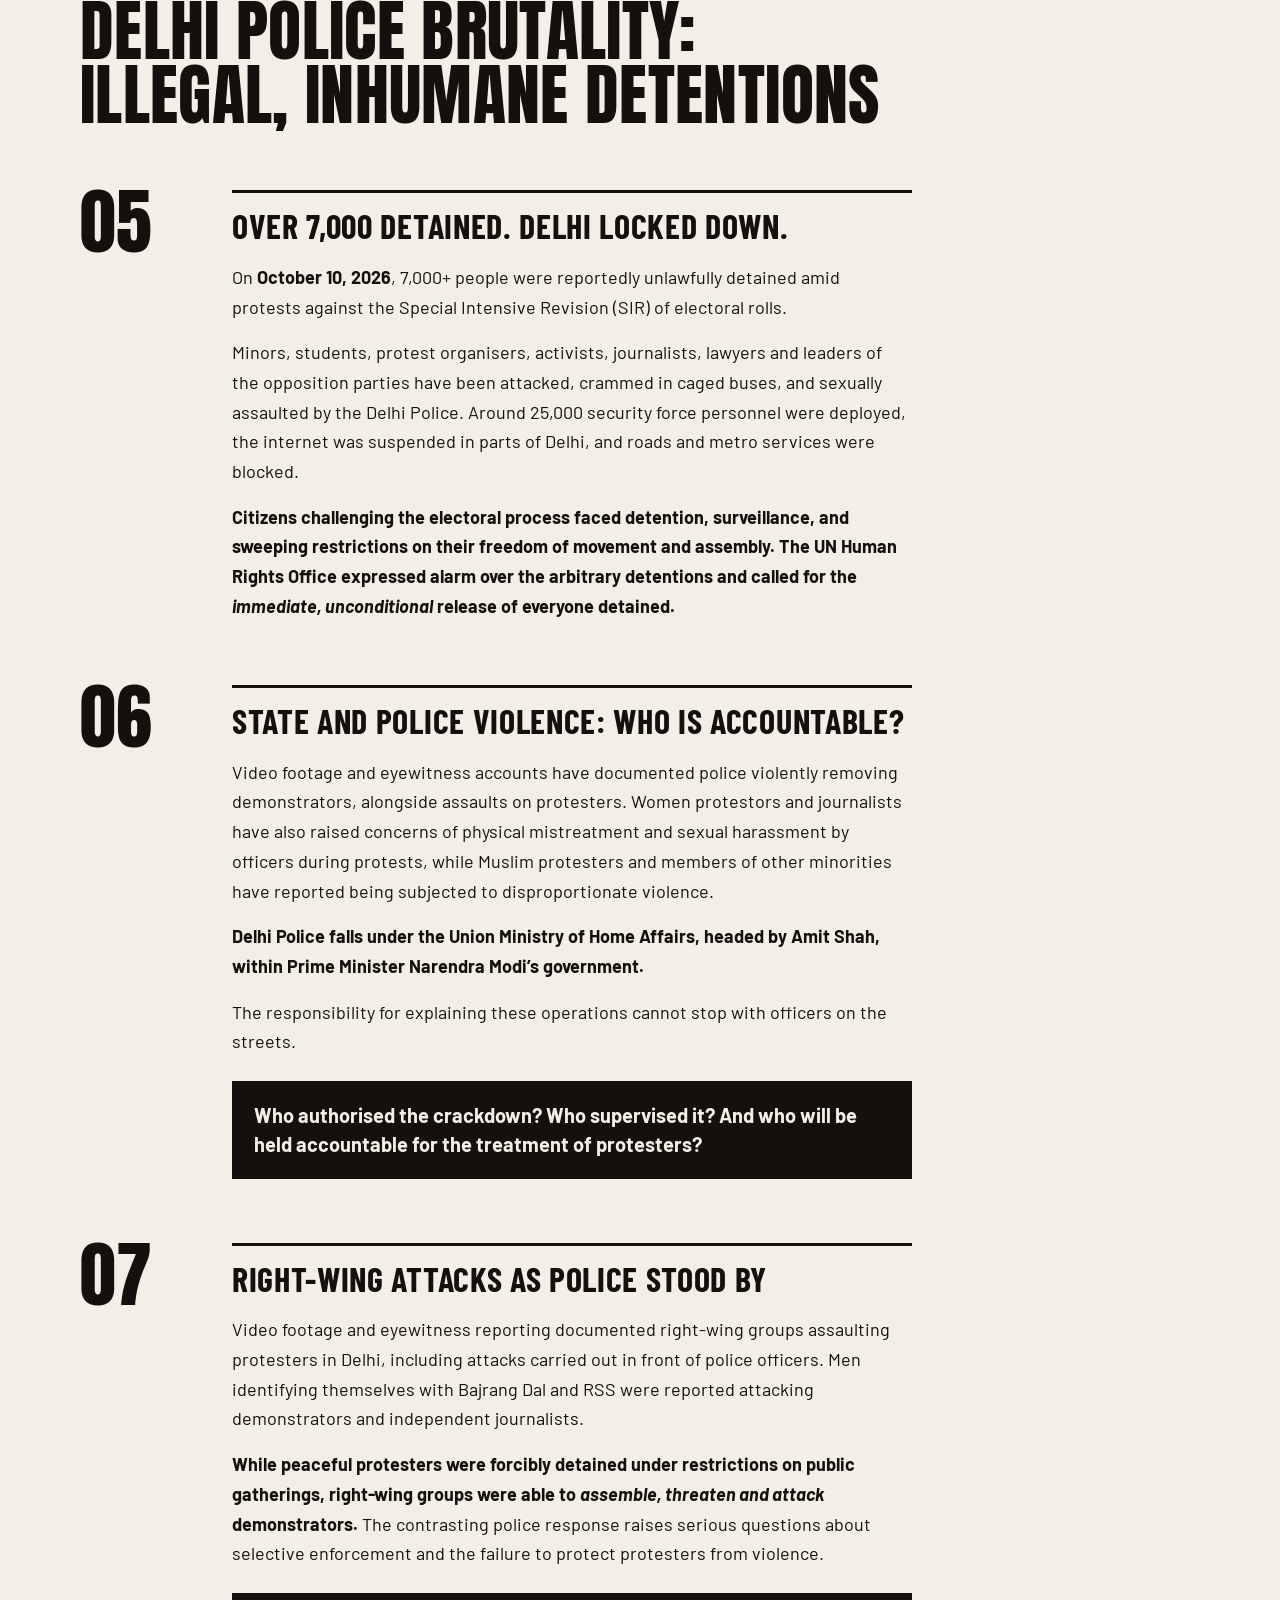
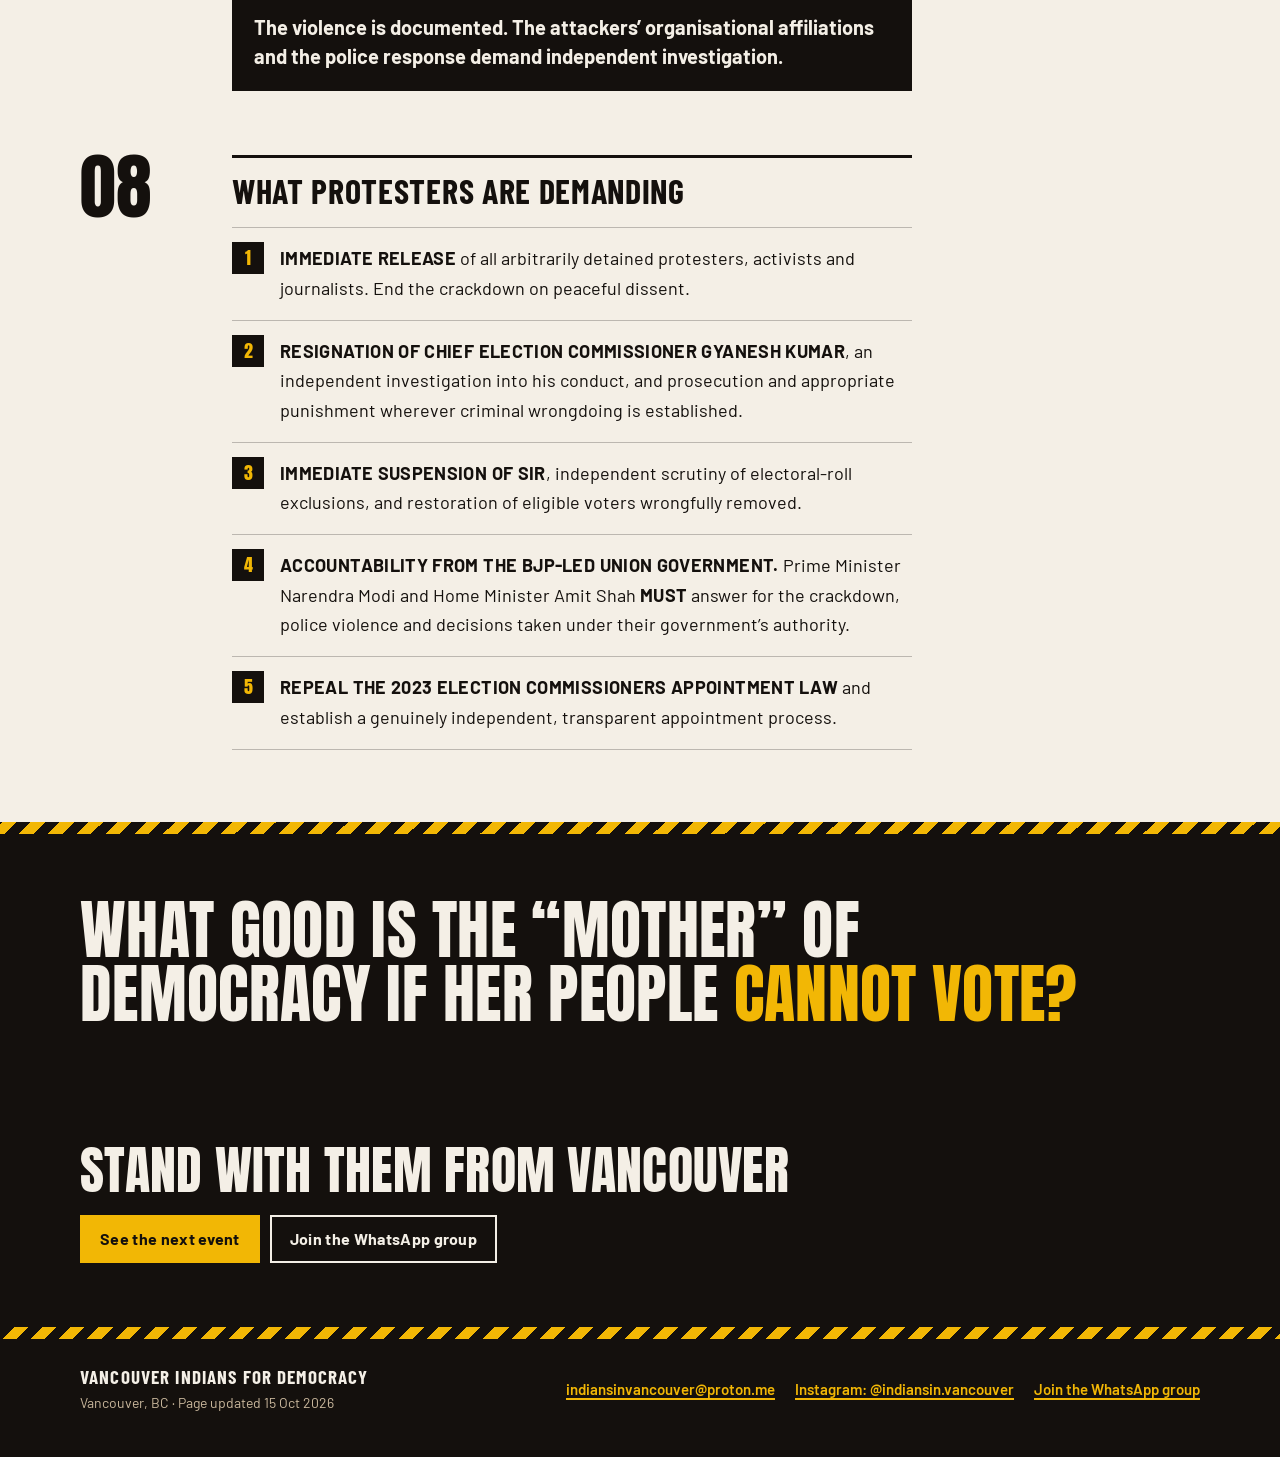
==== commit 84f32381: "Fix number of detentions" ====
--- a/learn-more.html
+++ b/learn-more.html
@@ -55,7 +55,7 @@
           <li><a href="#s02"><span>02</span> Over 130 million voter entries excluded</a></li>
           <li><a href="#s03"><span>03</span> Two of three Election Commissioners objected</a></li>
           <li><a href="#s04"><span>04</span> The Supreme Court: “We did not approve it”</a></li>
-          <li><a href="#s05"><span>05</span> Over 6,000 detained. Delhi locked down.</a></li>
+          <li><a href="#s05"><span>05</span> Over 7,000 detained. Delhi locked down.</a></li>
           <li><a href="#s06"><span>06</span> State and police violence</a></li>
           <li><a href="#s07"><span>07</span> Right-wing attacks as police stood by</a></li>
           <li><a href="#s08"><span>08</span> What protesters are demanding</a></li>
@@ -116,8 +116,8 @@
 
       <section class="article-section" id="s05" aria-labelledby="s05-heading">
         <p class="article-section__num display" aria-hidden="true">05</p>
-        <h3 id="s05-heading">Over 6,000 detained. Delhi locked down.</h3>
-        <p>On <strong>October 10, 2026</strong>, 6,000+ people were reportedly unlawfully detained amid protests against the Special Intensive Revision (SIR) of electoral rolls.</p>
+        <h3 id="s05-heading">Over 7,000 detained. Delhi locked down.</h3>
+        <p>On <strong>October 10, 2026</strong>, 7,000+ people were reportedly unlawfully detained amid protests against the Special Intensive Revision (SIR) of electoral rolls.</p>
         <p>Minors, students, protest organisers, activists, journalists, lawyers and leaders of the opposition parties have been attacked, crammed in caged buses, and sexually assaulted by the Delhi Police. Around 25,000 security force personnel were deployed, the internet was suspended in parts of Delhi, and roads and metro services were blocked.</p>
         <p class="article-emphasis">Citizens challenging the electoral process faced detention, surveillance, and sweeping restrictions on their freedom of movement and assembly. The UN Human Rights Office expressed alarm over the arbitrary detentions and called for the <em>immediate, unconditional</em> release of everyone detained.</p>
       </section>
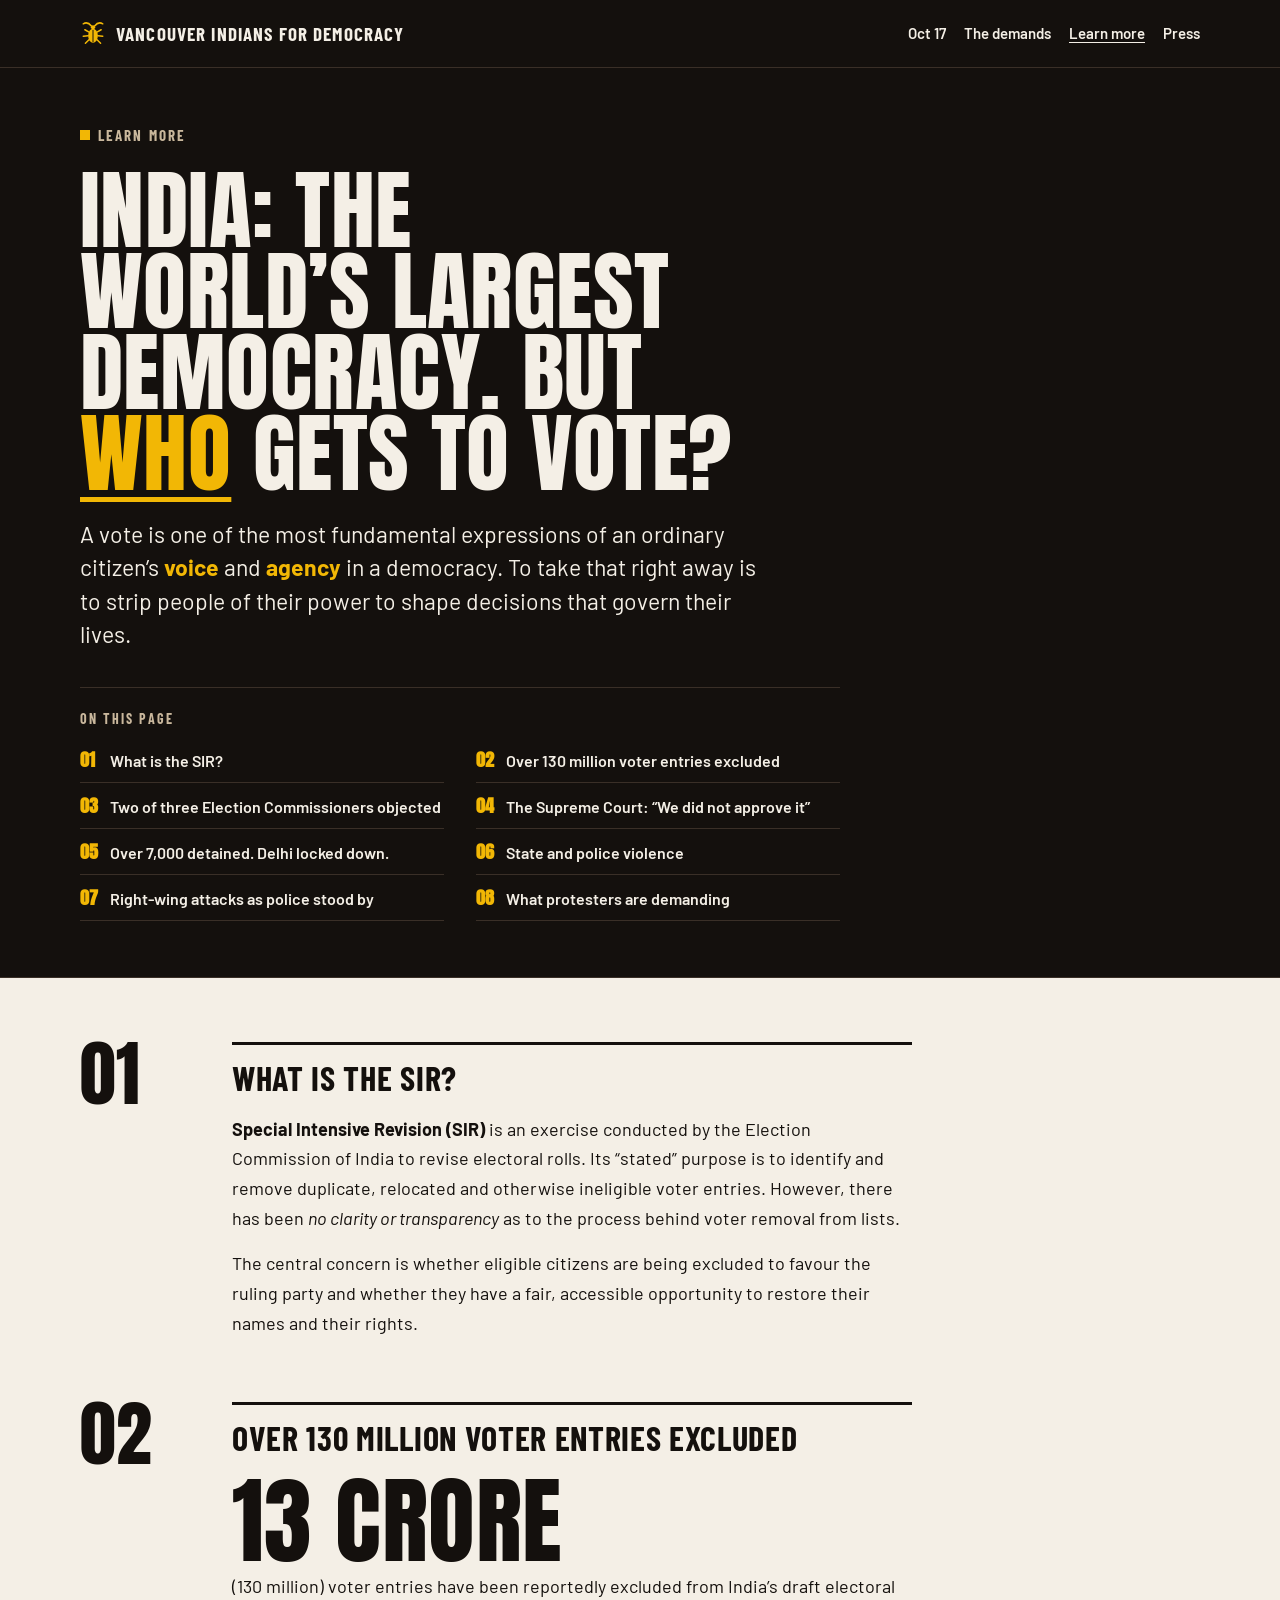
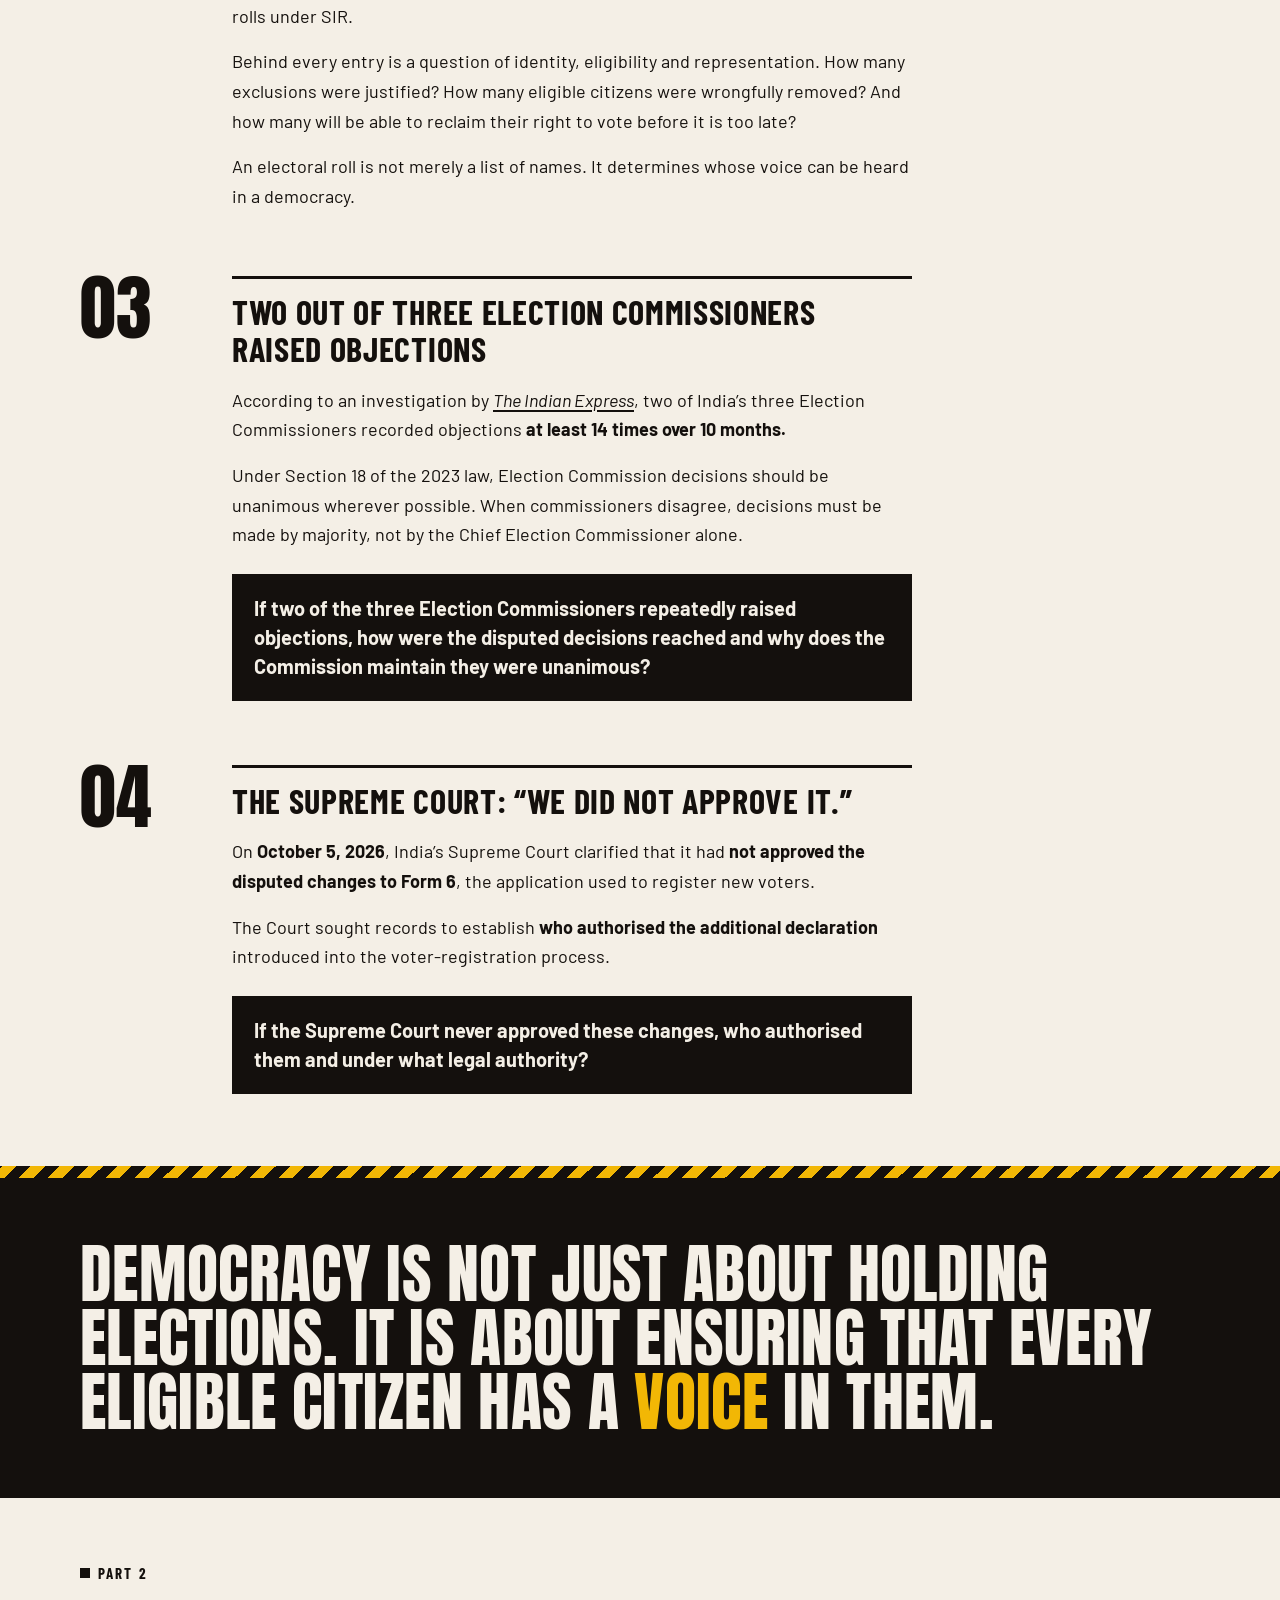
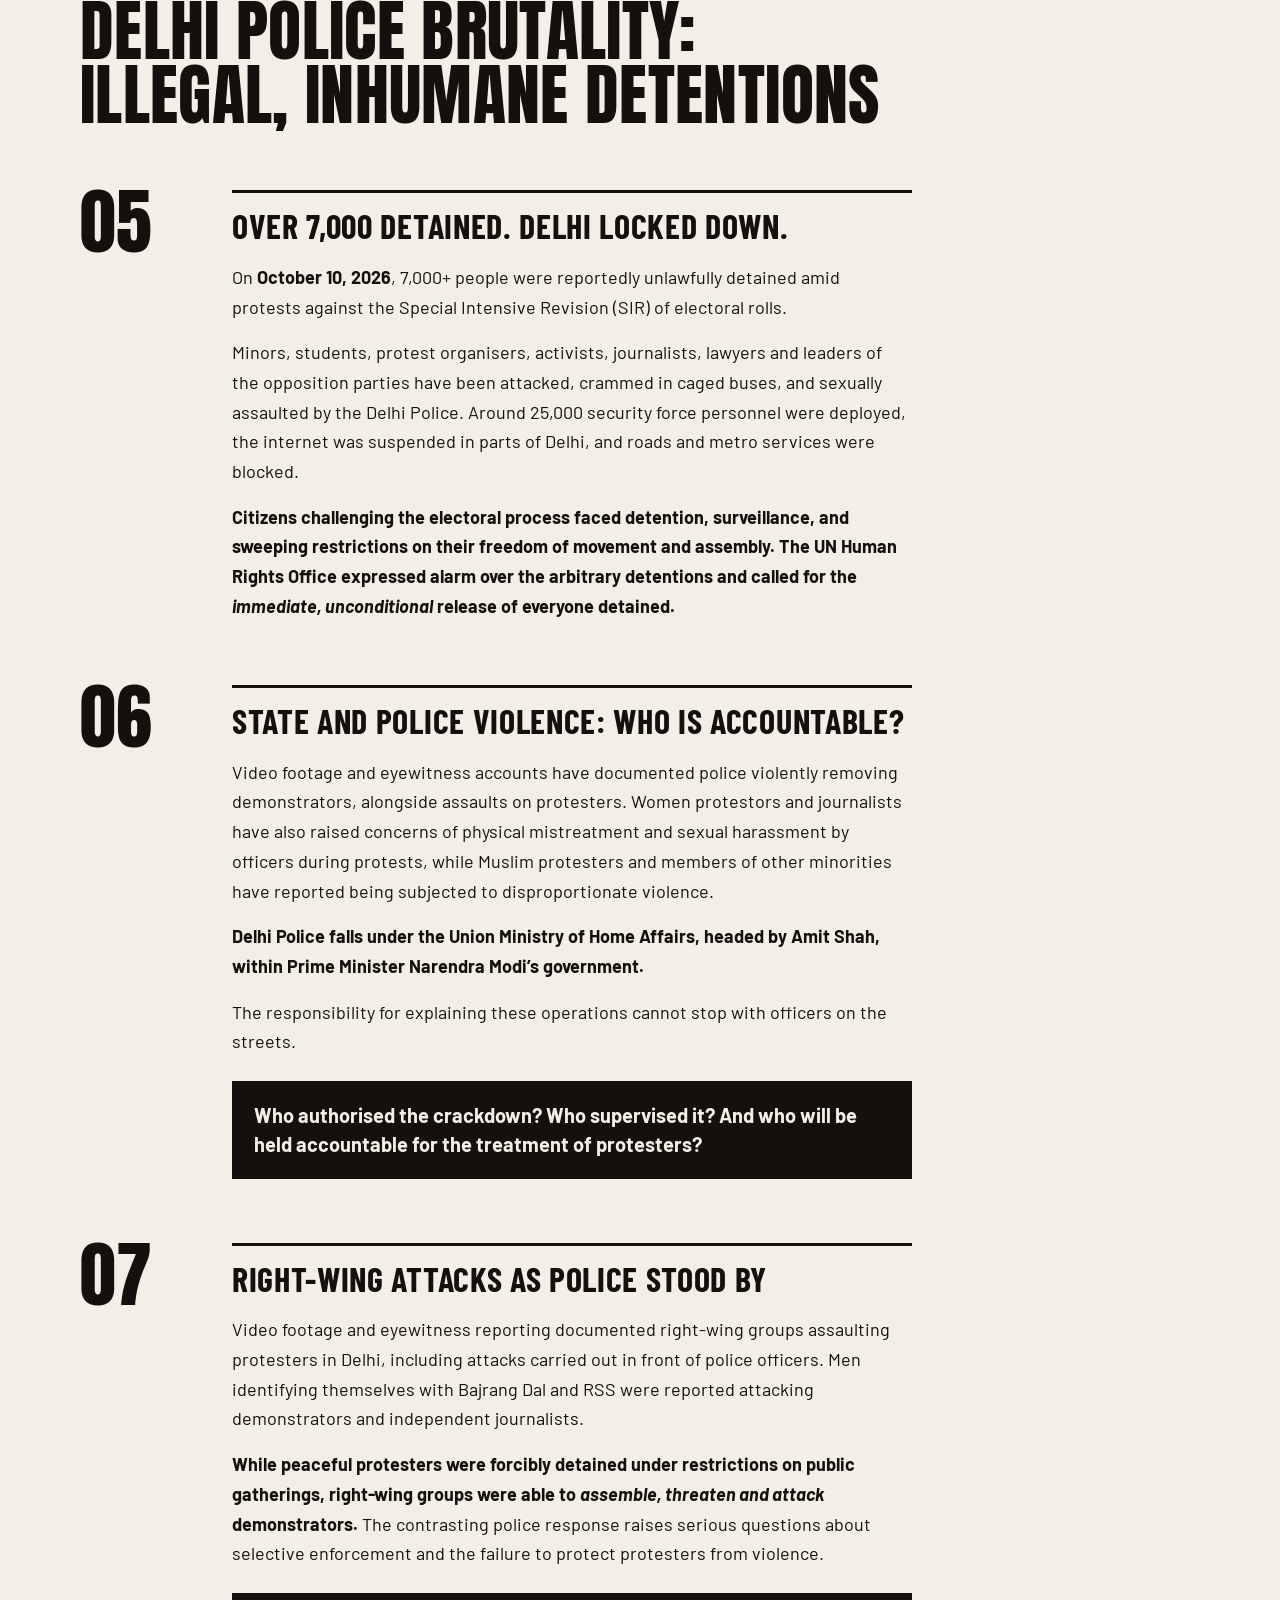
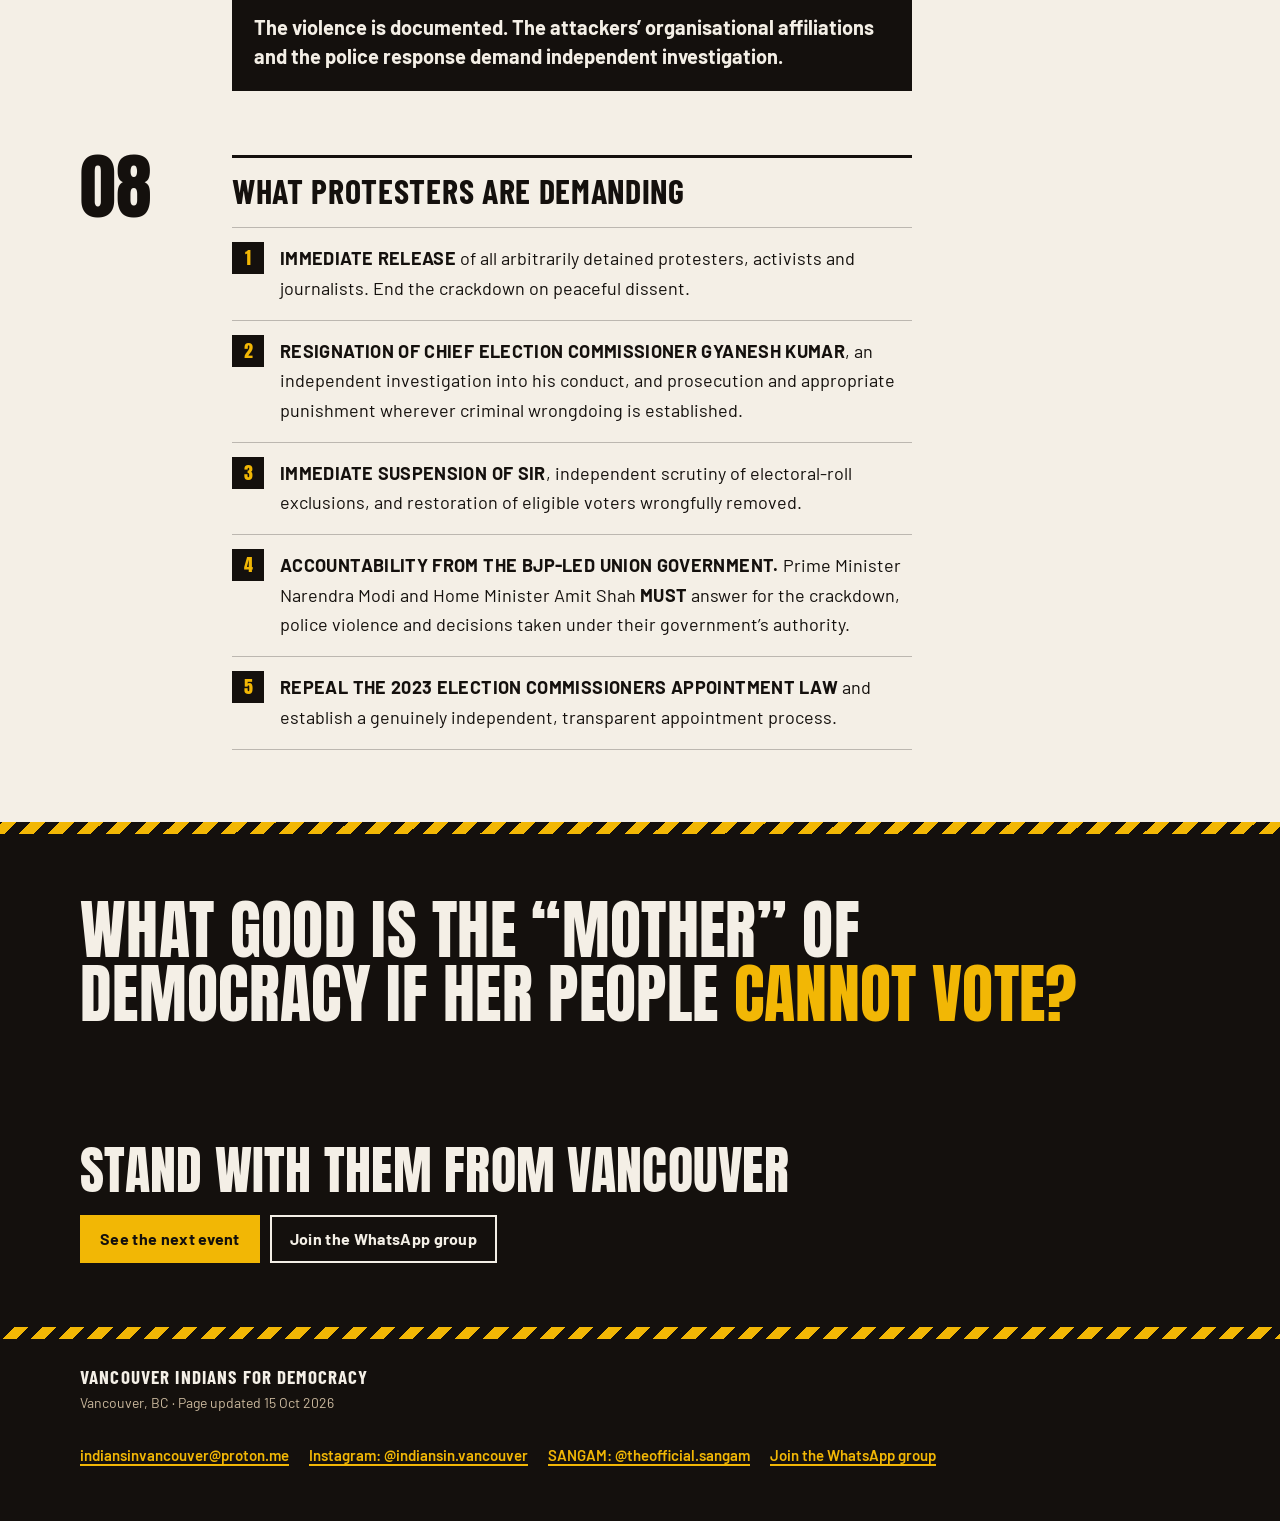
==== commit 1866a8a5: "Fix photo credit format and add SANGAM instagram handle" ====
--- a/learn-more.html
+++ b/learn-more.html
@@ -178,6 +178,7 @@
     <nav aria-label="Contact">
       <a href="mailto:indiansinvancouver@proton.me">indiansinvancouver@proton.me</a>
       <a href="https://www.instagram.com/indiansin.vancouver/">Instagram: @indiansin.vancouver</a>
+      <a href="https://www.instagram.com/theofficial.sangam/">SANGAM: @theofficial.sangam</a>
       <a href="https://chat.whatsapp.com/Jw7I8cfswXF1z7F6qlgv0t?mode=gi_t">Join the WhatsApp group</a>
     </nav>
   </div>
--- a/styles.css
+++ b/styles.css
@@ -373,5 +373,7 @@
   letter-spacing: 0.06em; text-transform: uppercase; line-height: 1;
 }
 .site-footer__meta { margin-top: 6px; font-size: 14px; color: var(--muted-dark); }
+.site-footer__credits { margin-top: 10px; max-width: 60ch; font-size: 12px; line-height: 1.5; color: #8E8070; }
+.site-footer__credits a { color: #8E8070; }
 .site-footer nav { display: flex; flex-wrap: wrap; gap: 0 20px; font-size: 15px; font-weight: 600; }
 .site-footer nav a { padding: 11px 0; display: inline-block; }
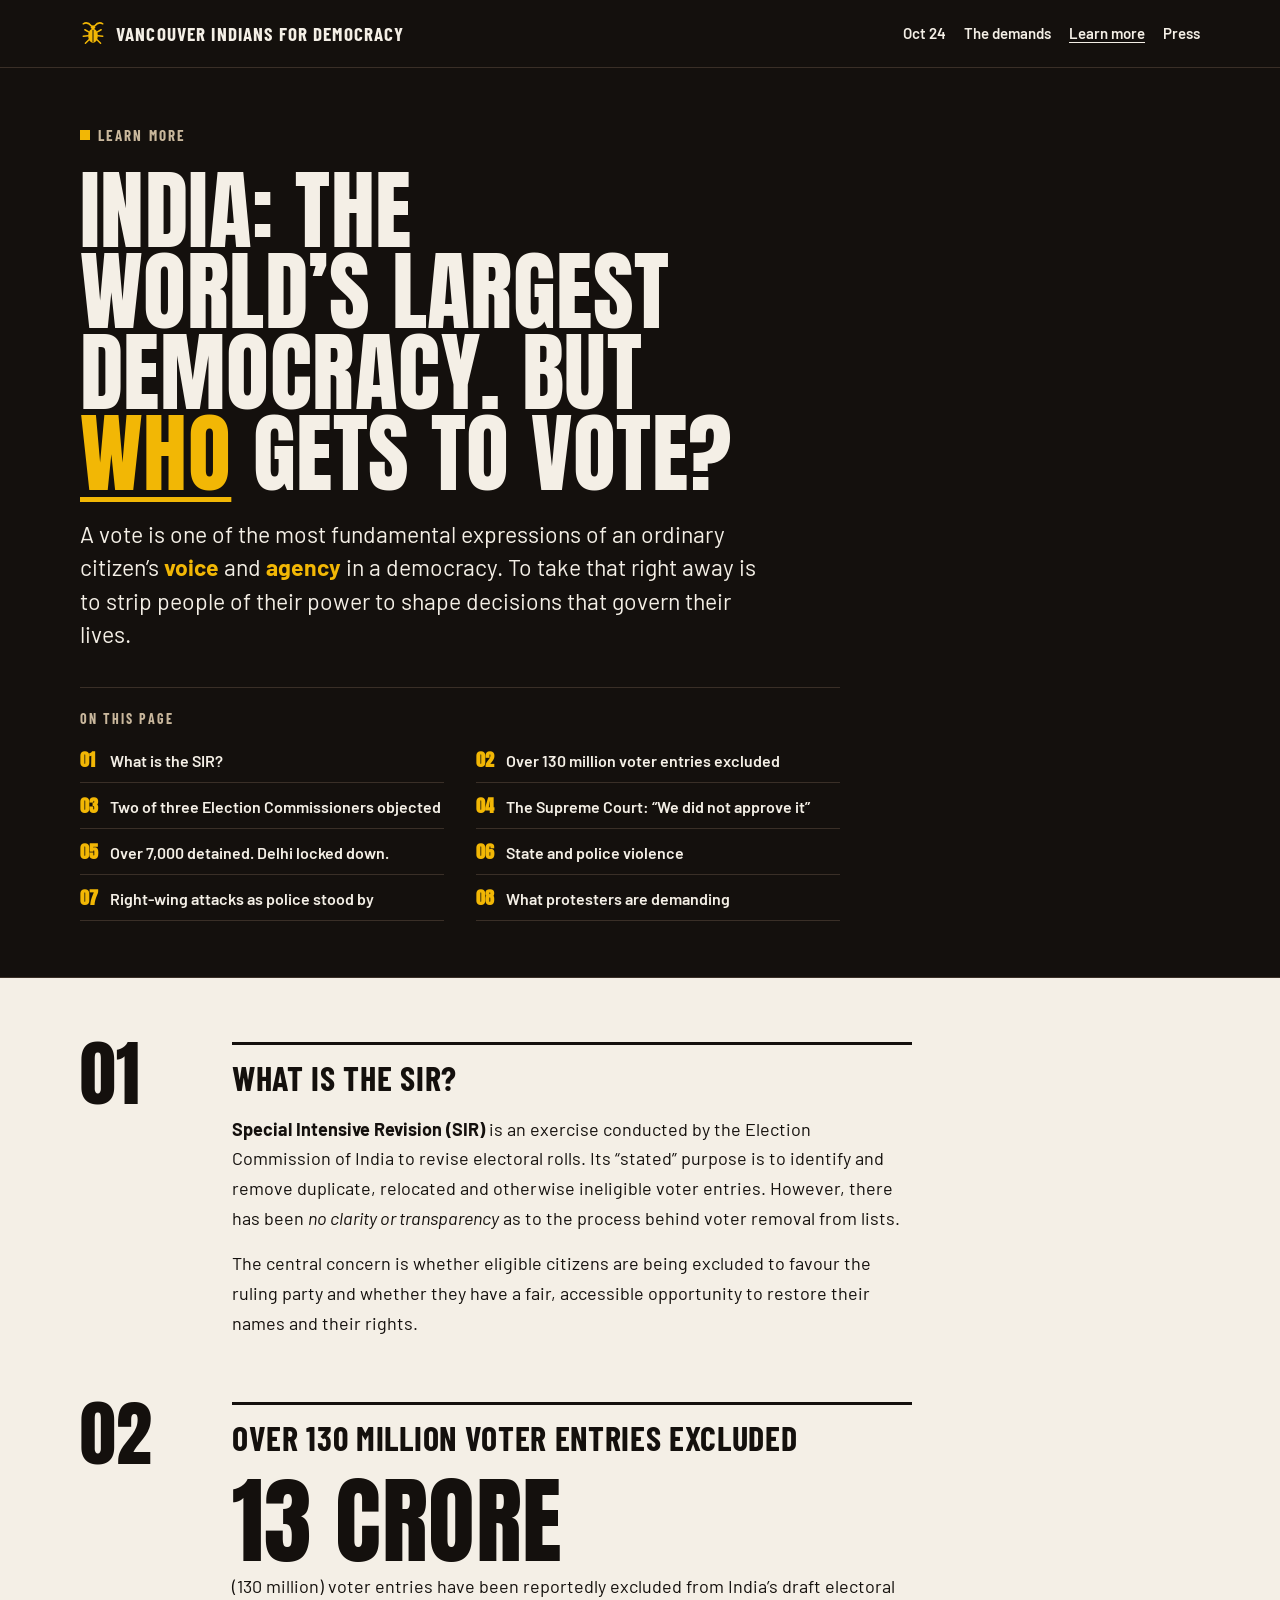
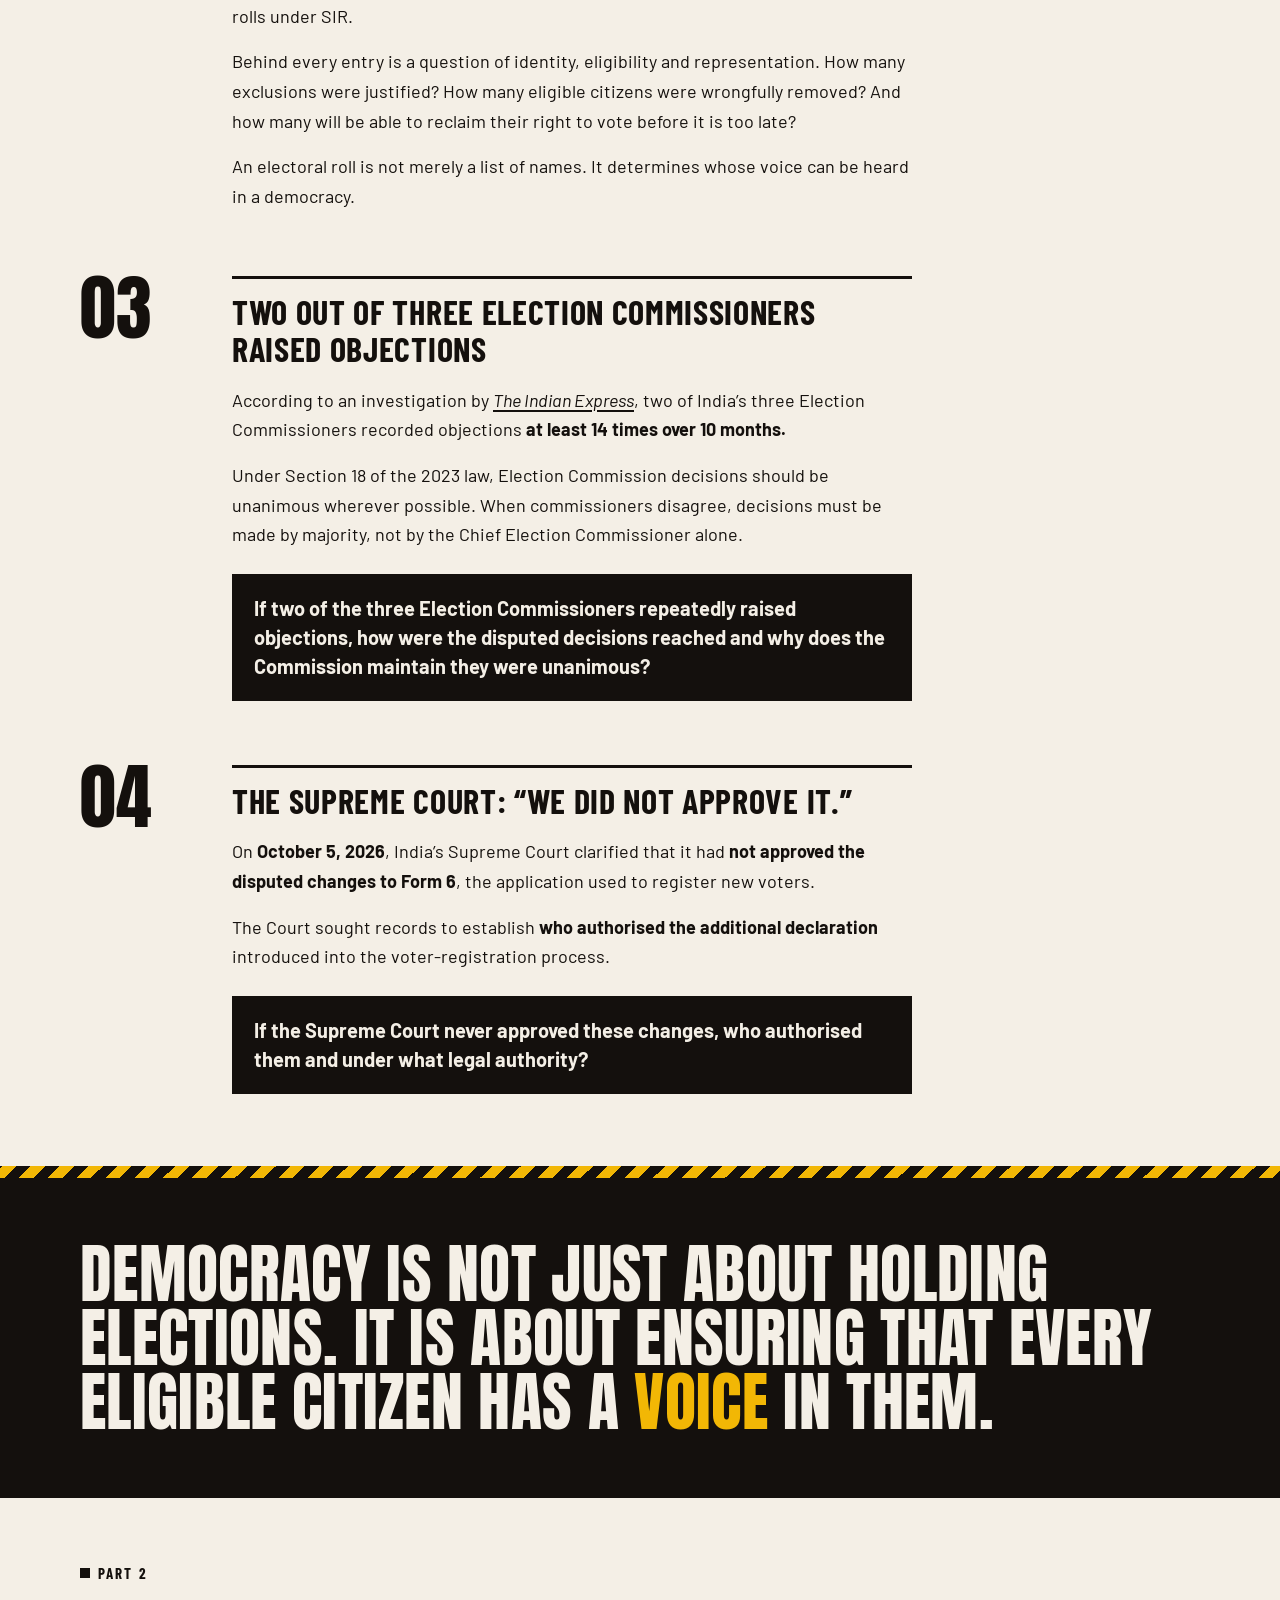
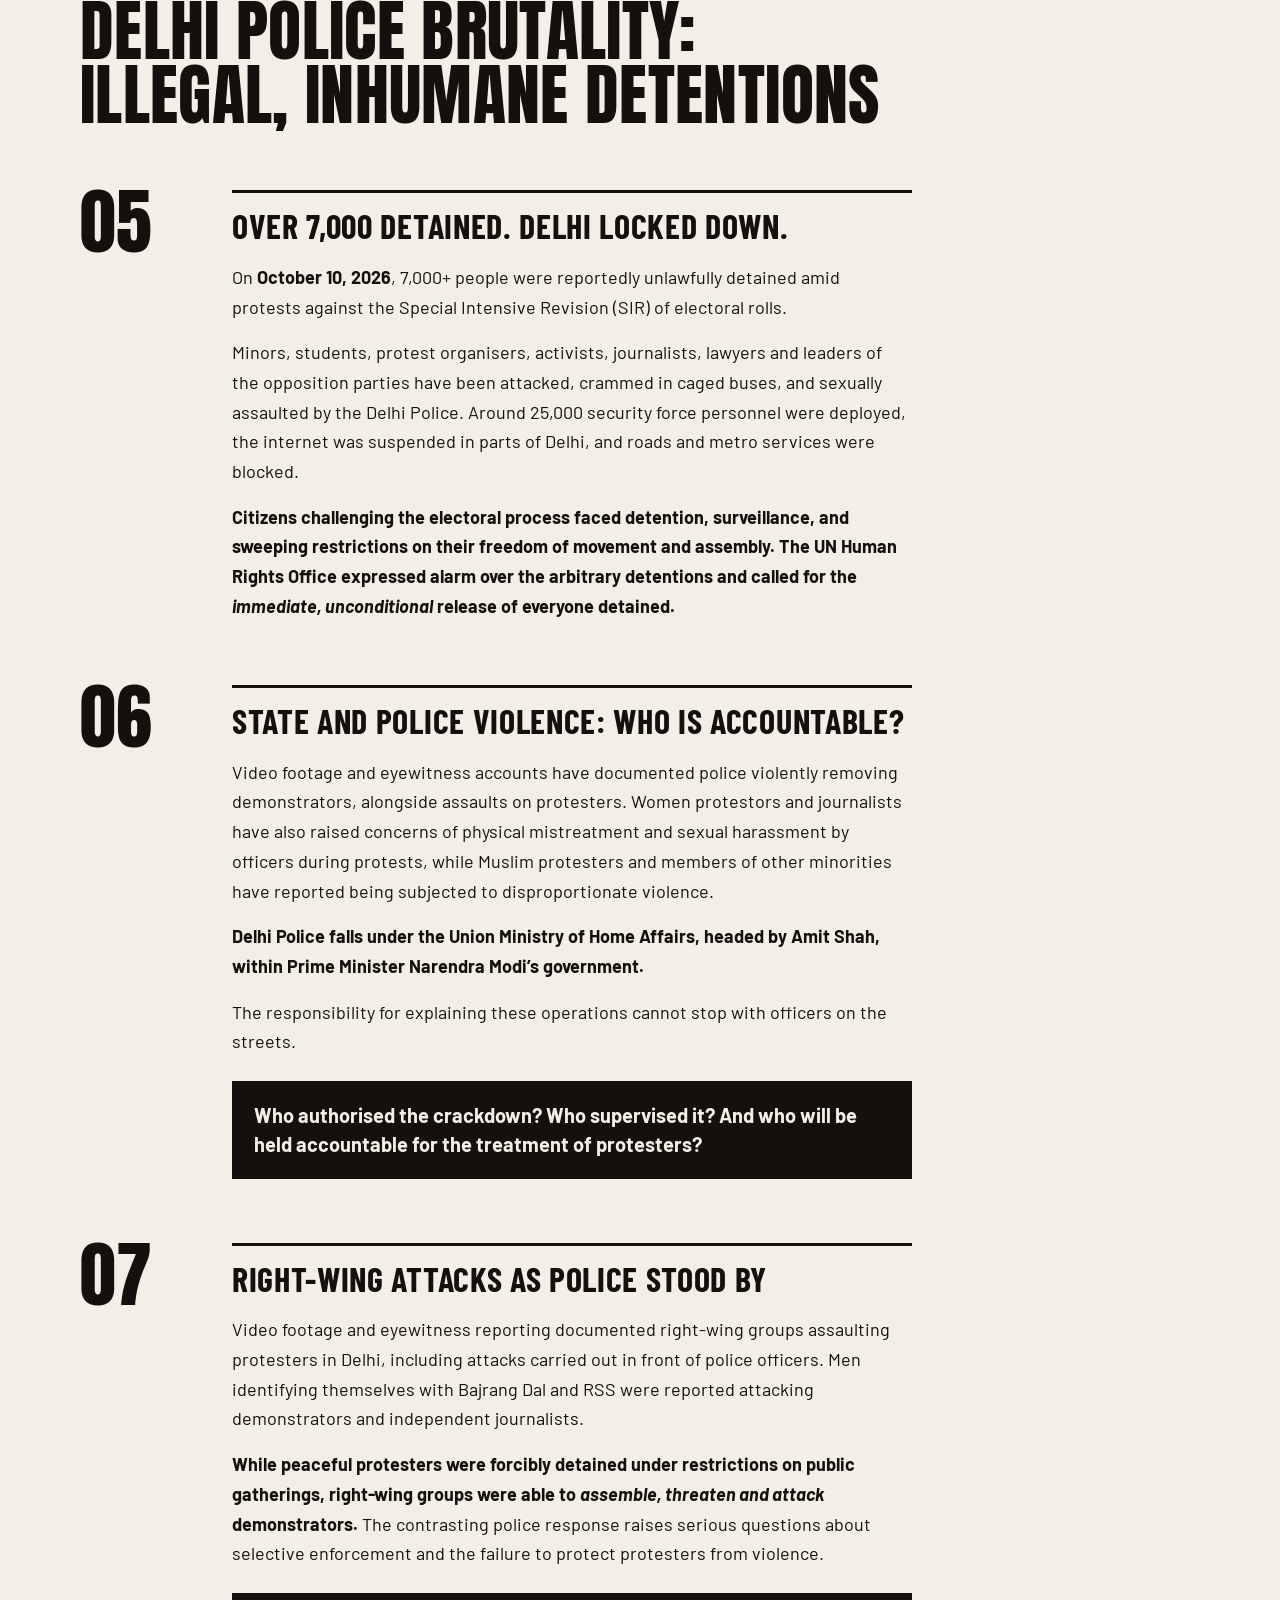
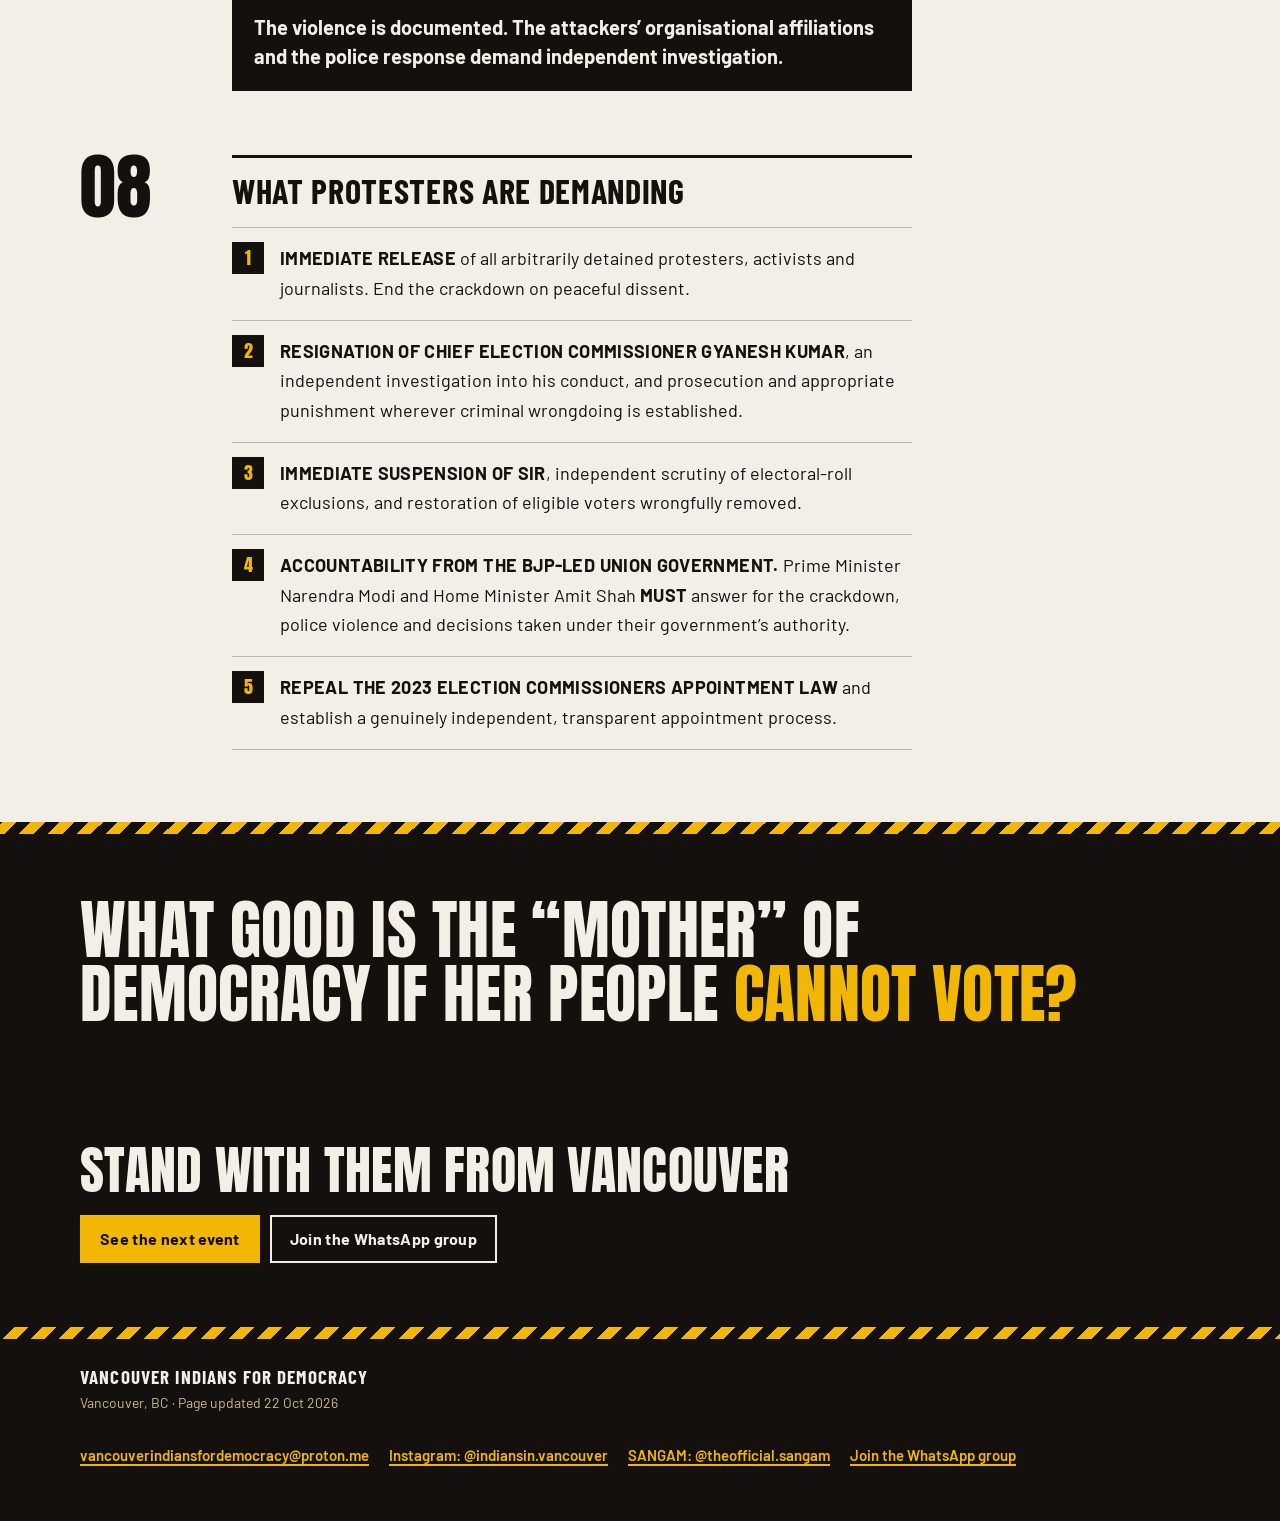
==== commit d66777c3: "Update website for Oct 24 Sat" ====
--- a/learn-more.html
+++ b/learn-more.html
@@ -33,7 +33,7 @@
       <span>Vancouver Indians for Democracy</span>
     </a>
     <nav class="site-nav" aria-label="Sections">
-      <a href="index.html#everywhere">Oct 17</a>
+      <a href="index.html#everywhere">Oct 24</a>
       <a href="index.html#demand">The demands</a>
       <a href="learn-more.html" aria-current="page">Learn more</a>
       <a href="media-advisory.html">Press</a>
@@ -173,10 +173,10 @@
   <div class="wrap">
     <div>
       <p class="site-footer__name">Vancouver Indians for Democracy</p>
-      <p class="site-footer__meta">Vancouver, BC · Page updated 15 Oct 2026</p>
+      <p class="site-footer__meta">Vancouver, BC · Page updated 22 Oct 2026</p>
     </div>
     <nav aria-label="Contact">
-      <a href="mailto:indiansinvancouver@proton.me">indiansinvancouver@proton.me</a>
+      <a href="mailto:vancouverindiansfordemocracy@proton.me">vancouverindiansfordemocracy@proton.me</a>
       <a href="https://www.instagram.com/indiansin.vancouver/">Instagram: @indiansin.vancouver</a>
       <a href="https://www.instagram.com/theofficial.sangam/">SANGAM: @theofficial.sangam</a>
       <a href="https://chat.whatsapp.com/Jw7I8cfswXF1z7F6qlgv0t?mode=gi_t">Join the WhatsApp group</a>
--- a/styles.css
+++ b/styles.css
@@ -144,13 +144,13 @@
 .meetup__global a { color: var(--ink); }
 .meetup .btn-row { padding-top: 4px; }
 
-/* Jantar Mantar is Everywhere: the global day of action, first block on the home page */
+/* First block on the home page (currently Embassy Chalo, 24 Oct) */
 .everywhere { position: relative; overflow: hidden; background: var(--ink); color: var(--paper); }
 .everywhere a { color: var(--paper); }
-.everywhere__img { position: absolute; inset: 0; width: 100%; height: 100%; object-fit: cover; object-position: 50% 58%; }
+.everywhere__img { position: absolute; inset: 0; width: 100%; height: 100%; object-fit: cover; object-position: 50% 42%; }
 .everywhere__shade {
   position: absolute; inset: 0;
-  background-image: linear-gradient(180deg, rgba(20,16,13,0.62) 0%, rgba(20,16,13,0.72) 55%, rgba(20,16,13,0.9) 100%);
+  background-image: linear-gradient(180deg, rgba(20,16,13,0.55) 0%, rgba(20,16,13,0.7) 50%, rgba(20,16,13,0.93) 100%);
 }
 .everywhere__grid {
   position: relative; padding-top: 60px; padding-bottom: 8px;
@@ -161,27 +161,27 @@
 .lockup__logo { height: clamp(88px, 9vw, 120px); width: auto; display: block; }
 .lockup p {
   font-family: var(--font-label); font-weight: 700; font-size: 15px;
-  letter-spacing: 0.14em; text-transform: uppercase; color: var(--muted-dark); max-width: 16ch; line-height: 1.3;
-}
-.everywhere h1 { font-size: clamp(58px, 8vw, 112px); line-height: 0.9; text-wrap: balance; }
+  letter-spacing: 0.14em; text-transform: uppercase; color: var(--paper); max-width: 16ch; line-height: 1.3;
+}
+.everywhere h1 { font-size: clamp(64px, 9vw, 124px); line-height: 0.9; text-wrap: balance; }
 .everywhere h1 span { color: var(--accent); }
+.everywhere__tag {
+  font-family: var(--font-label); font-weight: 700; font-size: clamp(20px, 2.2vw, 26px);
+  letter-spacing: 0.04em; text-transform: uppercase; line-height: 1.25;
+}
+.everywhere__tag span {
+  display: block; color: var(--muted-dark); font-weight: 600;
+  letter-spacing: 0.02em; text-transform: none; font-size: 0.78em;
+}
 .everywhere__lede { font-size: 19px; line-height: 1.45; max-width: 46ch; }
+.everywhere__lede--strong { font-weight: 600; }
 .everywhere__side { display: flex; flex-direction: column; gap: 16px; }
 .van { display: flex; flex-direction: column; gap: 6px; padding: 18px 20px 20px; background: var(--accent); color: var(--ink); }
 .van__when { font-size: clamp(30px, 3.4vw, 44px); line-height: 1; }
 .van__where { font-size: 17px; font-weight: 600; line-height: 1.4; }
 .btn--solid-paper { background: var(--paper); color: var(--ink); }
 .everywhere .btn--solid-paper { color: var(--ink); }
-.where { position: relative; padding-top: 32px; padding-bottom: 36px; display: flex; flex-direction: column; gap: 12px; }
-.where .label { color: var(--muted-dark); }
-.where__rows {
-  display: flex; flex-direction: column; gap: 10px;
-  font-family: var(--font-label); font-weight: 700; font-size: 20px;
-  letter-spacing: 0.04em; text-transform: uppercase; line-height: 1.2;
-}
-.where__rows p { display: flex; flex-wrap: wrap; align-items: baseline; gap: 6px 14px; }
-.where__date { color: var(--accent); min-width: 72px; }
-.where__rows .is-here { background: var(--accent); color: var(--ink); padding: 0 6px; }
+.everywhere__spacer { position: relative; height: 44px; }
 .everywhere .hazard { position: relative; }
 
 /* Demands */
@@ -363,6 +363,9 @@
   .facts > div + div { border-left: 0; padding-left: 0; border-top: 1px solid rgba(20,16,13,0.25); }
 }
 
+.advisory--update { border-bottom: 1px solid rgba(20,16,13,0.25); }
+.advisory--update .advisory__body { padding-bottom: 56px; }
+
 /* Footer */
 .site-footer .wrap {
   padding-top: 28px; padding-bottom: 44px;
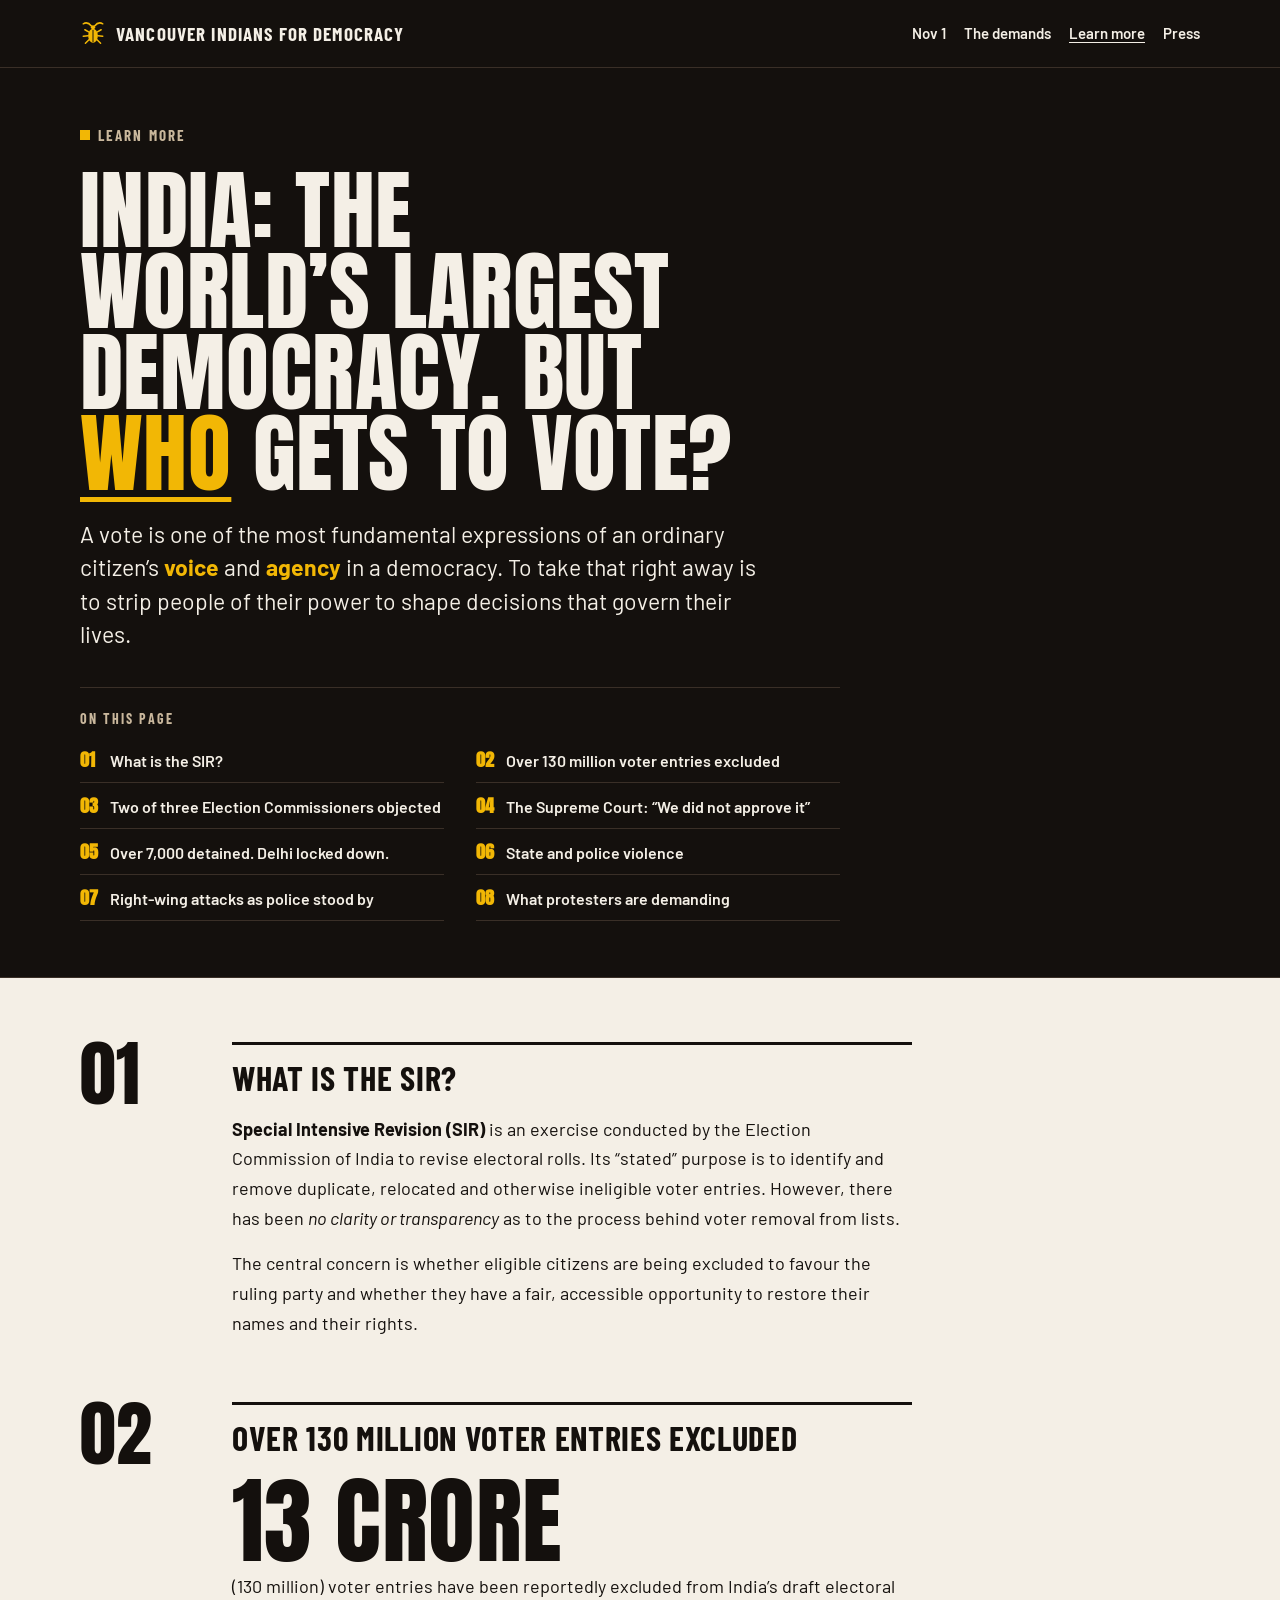
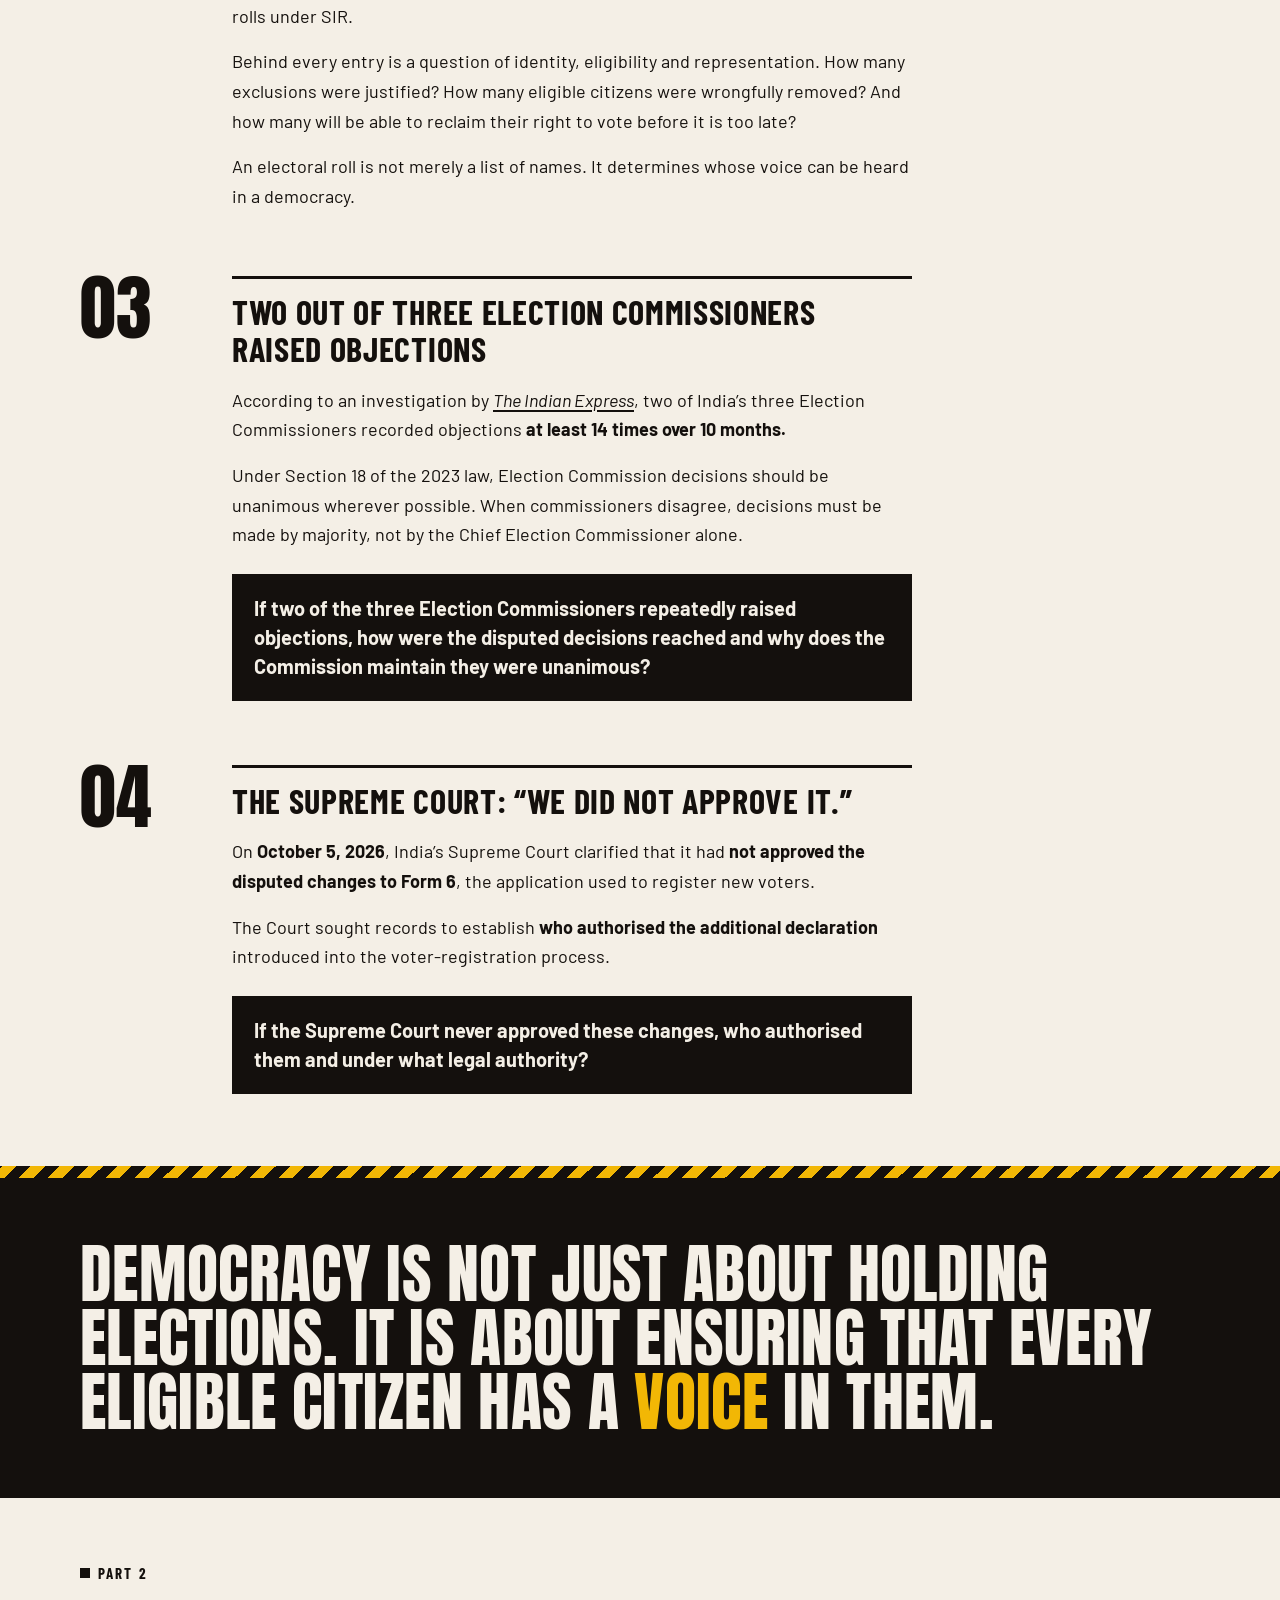
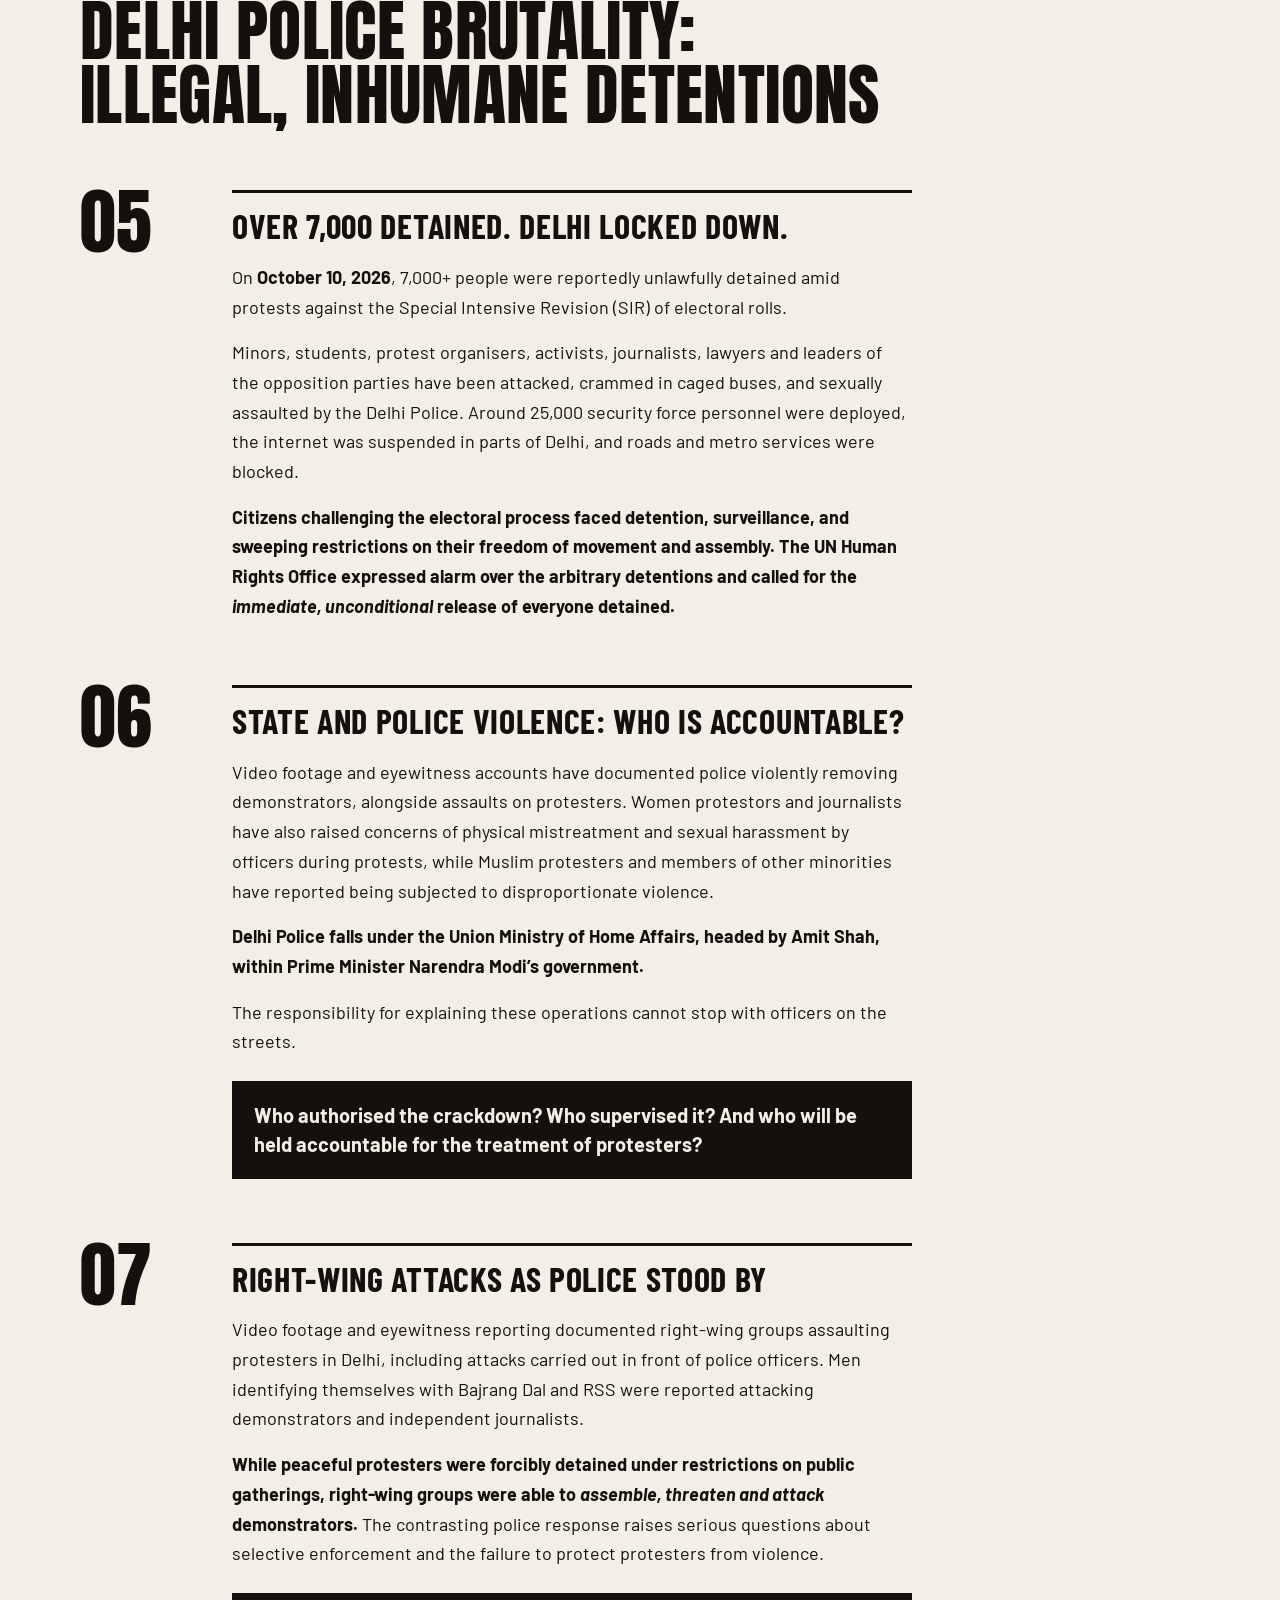
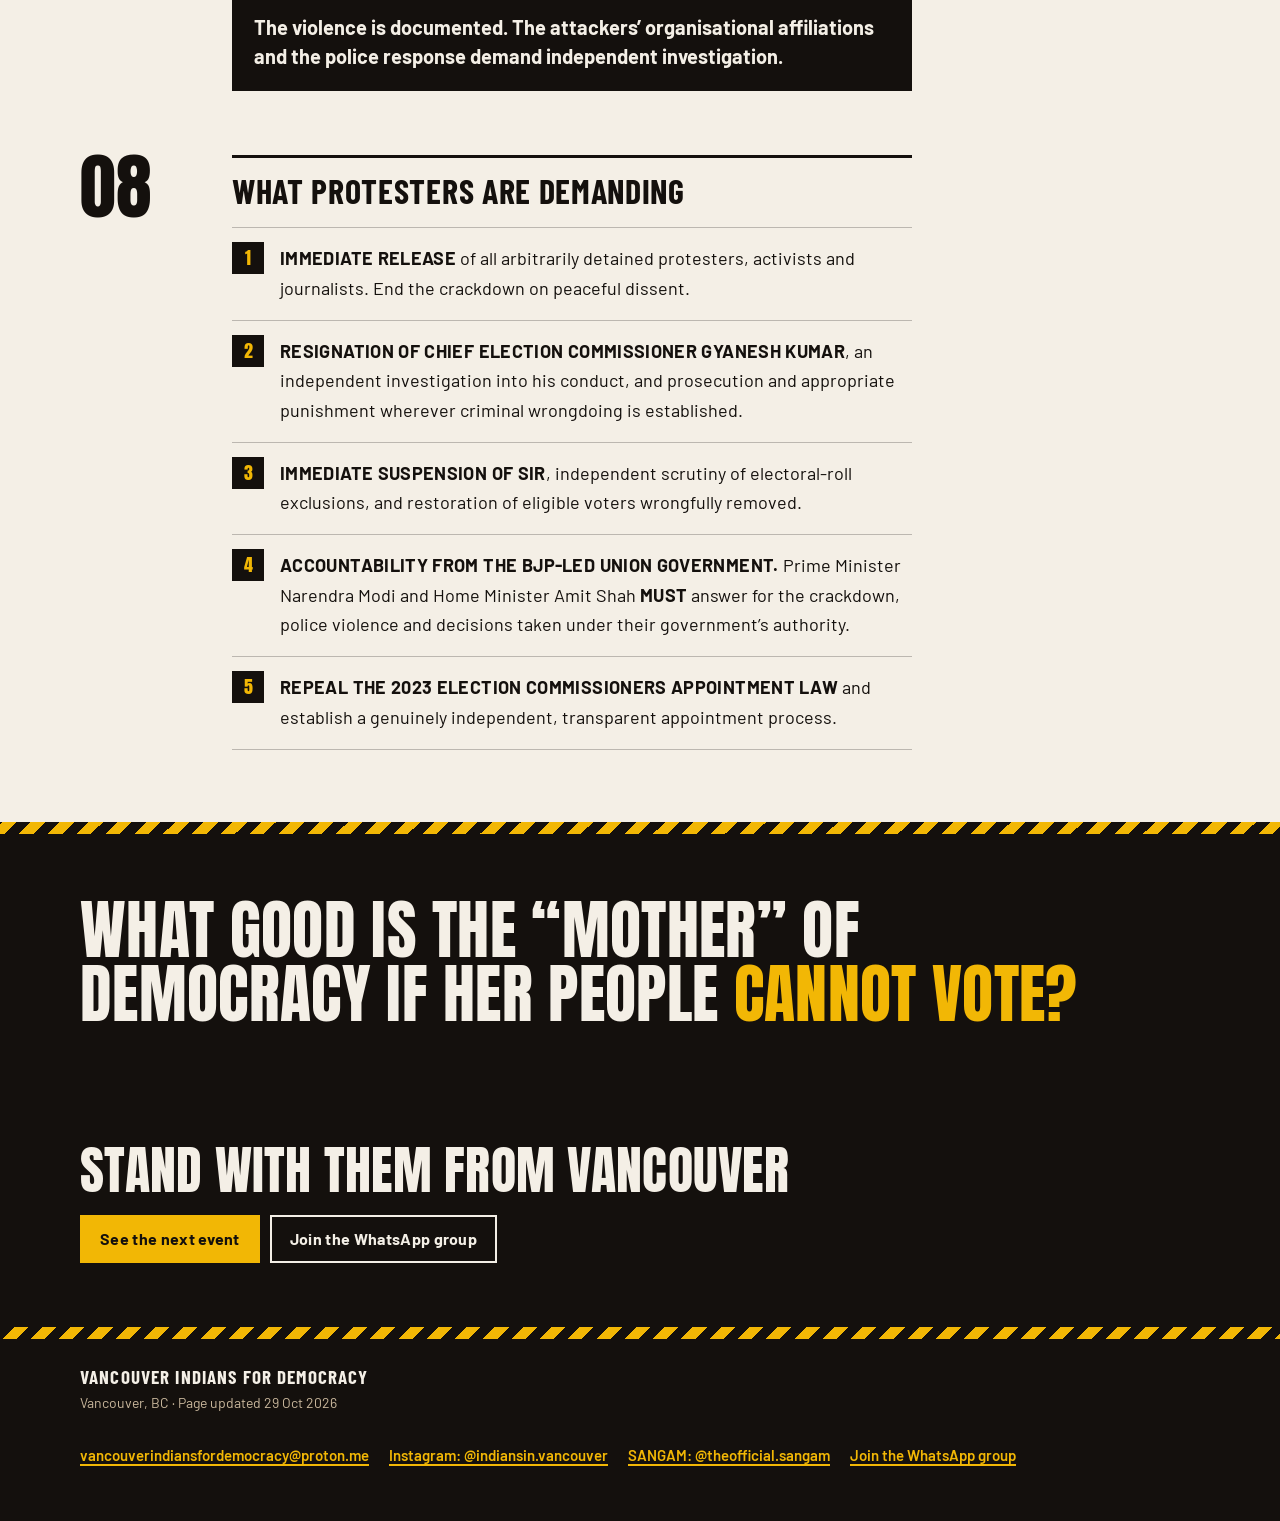
==== commit 185768eb: "Update code for Nov 1" ====
--- a/learn-more.html
+++ b/learn-more.html
@@ -33,7 +33,7 @@
       <span>Vancouver Indians for Democracy</span>
     </a>
     <nav class="site-nav" aria-label="Sections">
-      <a href="index.html#everywhere">Oct 24</a>
+      <a href="index.html#everywhere">Nov 1</a>
       <a href="index.html#demand">The demands</a>
       <a href="learn-more.html" aria-current="page">Learn more</a>
       <a href="media-advisory.html">Press</a>
@@ -173,7 +173,7 @@
   <div class="wrap">
     <div>
       <p class="site-footer__name">Vancouver Indians for Democracy</p>
-      <p class="site-footer__meta">Vancouver, BC · Page updated 22 Oct 2026</p>
+      <p class="site-footer__meta">Vancouver, BC · Page updated 29 Oct 2026</p>
     </div>
     <nav aria-label="Contact">
       <a href="mailto:vancouverindiansfordemocracy@proton.me">vancouverindiansfordemocracy@proton.me</a>
